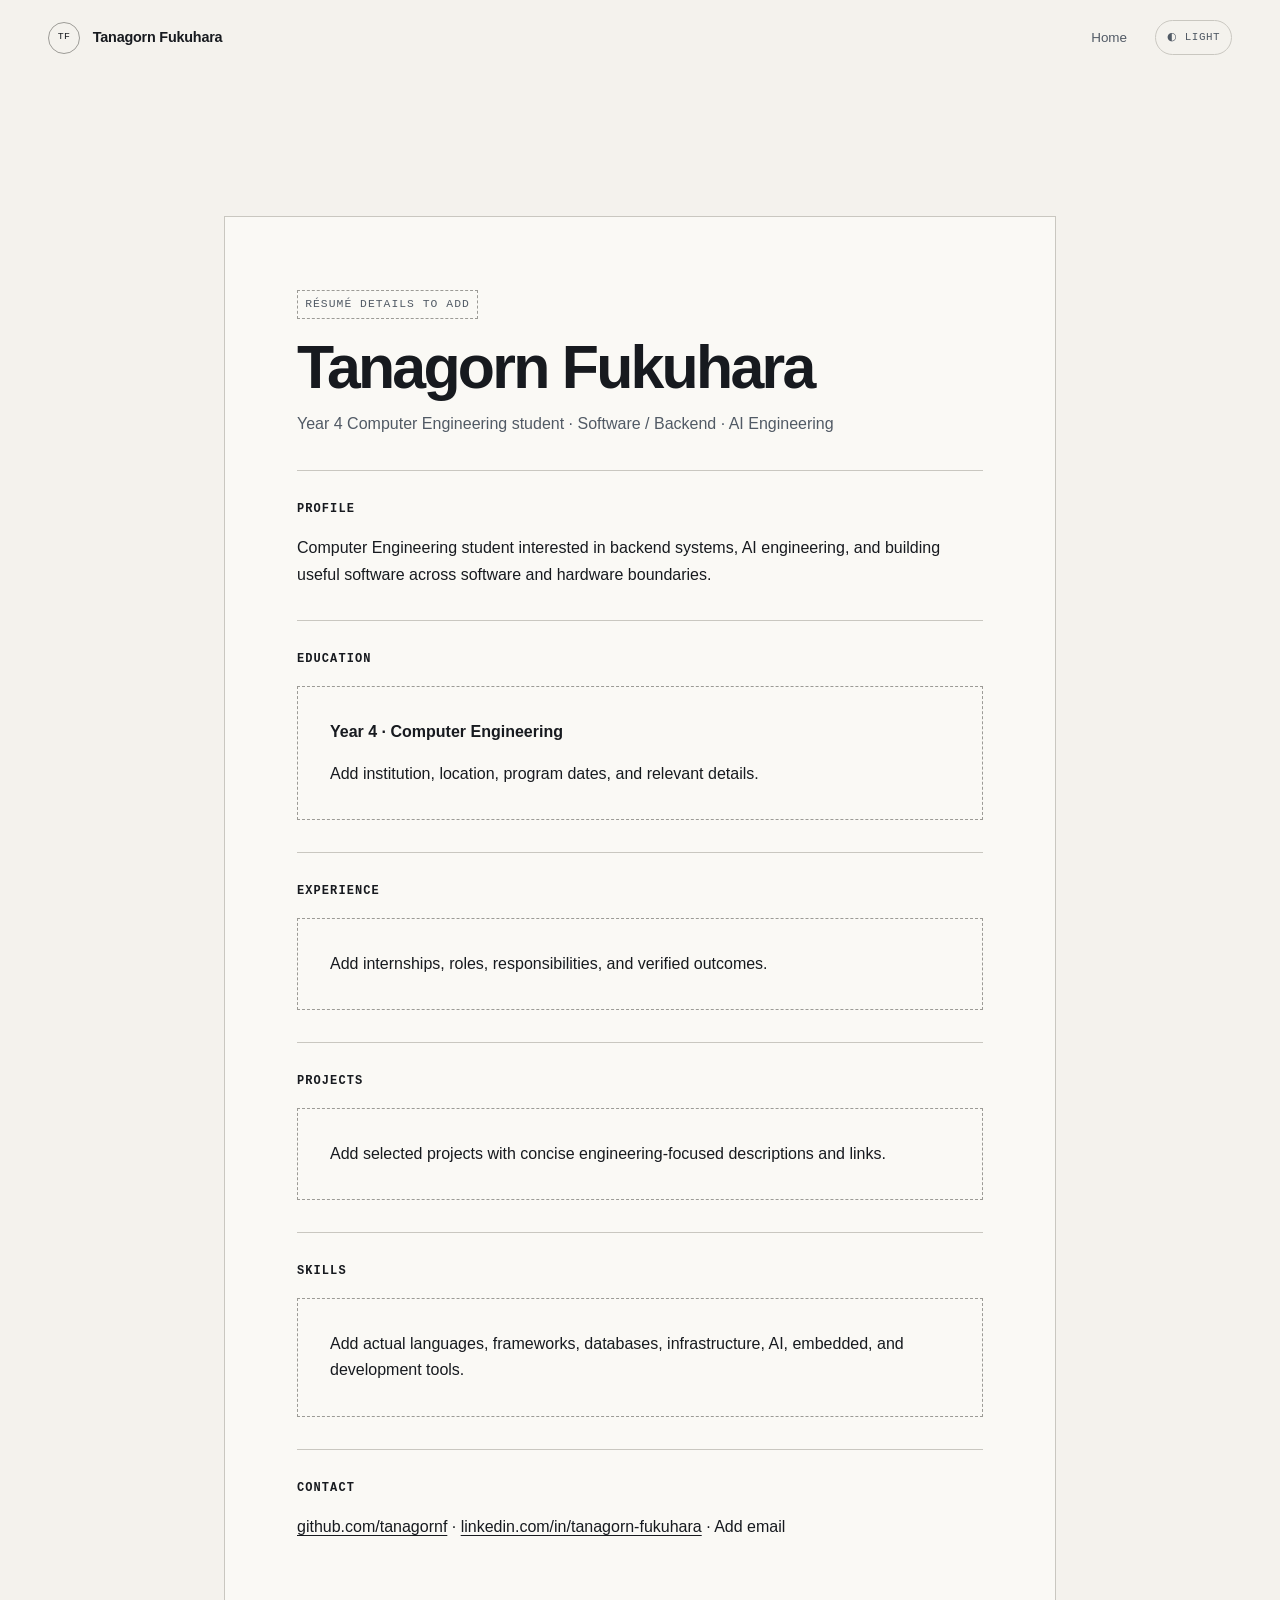
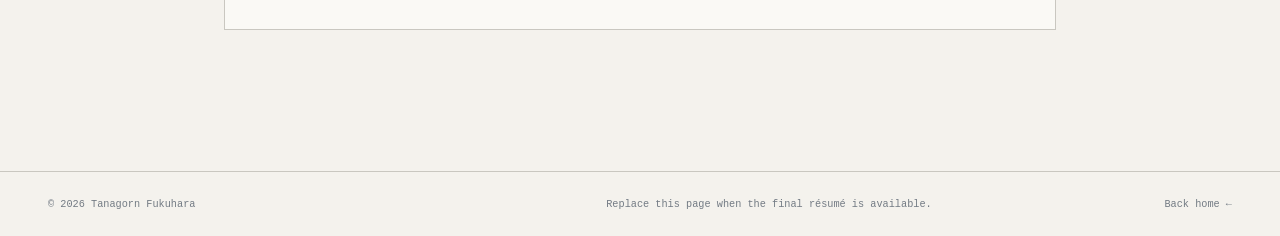
==== resume/index.html @ 932f10f4 "Launch personal portfolio" ====
<!doctype html>
<html lang="en">
<head>
  <meta charset="utf-8">
  <meta name="viewport" content="width=device-width, initial-scale=1">
  <meta name="description" content="Résumé placeholder for Tanagorn Fukuhara.">
  <meta name="robots" content="noindex">
  <link rel="stylesheet" href="../css/style.css">
  <script src="../js/main.js"></script>
  <title>Résumé — Tanagorn Fukuhara</title>
</head>
<body class="subpage-body">
  <a class="skip-link" href="#main-content">Skip to content</a>
  <header class="site-header" data-header>
    <div class="shell header-inner">
      <a class="wordmark" href="../index.html" aria-label="Tanagorn Fukuhara, home">
        <span class="wordmark-mark" aria-hidden="true">TF</span>
        <span class="wordmark-name">Tanagorn Fukuhara</span>
      </a>
      <nav class="primary-nav" aria-label="Résumé navigation">
        <a href="../index.html">Home</a>
        <button class="theme-toggle" type="button" aria-label="Switch color theme">
          <span class="theme-icon" aria-hidden="true">◐</span>
          <span class="theme-label">Theme</span>
        </button>
      </nav>
    </div>
  </header>

  <main class="subpage" id="main-content">
    <article class="resume-sheet">
      <p class="placeholder-label">Résumé details to add</p>
      <h1>Tanagorn Fukuhara</h1>
      <p>Year 4 Computer Engineering student · Software / Backend · AI Engineering</p>

      <section class="resume-section">
        <h2>Profile</h2>
        <p>Computer Engineering student interested in backend systems, AI engineering, and building useful software across software and hardware boundaries.</p>
      </section>

      <section class="resume-section">
        <h2>Education</h2>
        <div class="placeholder-block">
          <p><strong>Year 4 · Computer Engineering</strong></p>
          <p>Add institution, location, program dates, and relevant details.</p>
        </div>
      </section>

      <section class="resume-section">
        <h2>Experience</h2>
        <div class="placeholder-block">
          <p>Add internships, roles, responsibilities, and verified outcomes.</p>
        </div>
      </section>

      <section class="resume-section">
        <h2>Projects</h2>
        <div class="placeholder-block">
          <p>Add selected projects with concise engineering-focused descriptions and links.</p>
        </div>
      </section>

      <section class="resume-section">
        <h2>Skills</h2>
        <div class="placeholder-block">
          <p>Add actual languages, frameworks, databases, infrastructure, AI, embedded, and development tools.</p>
        </div>
      </section>

      <section class="resume-section">
        <h2>Contact</h2>
        <p><a href="https://github.com/tanagornf">github.com/tanagornf</a> · <a href="https://www.linkedin.com/in/tanagorn-fukuhara/">linkedin.com/in/tanagorn-fukuhara</a> · Add email</p>
      </section>
    </article>
  </main>

  <footer class="site-footer">
    <div class="shell footer-inner">
      <p>© <span data-year>2026</span> Tanagorn Fukuhara</p>
      <p>Replace this page when the final résumé is available.</p>
      <a href="../index.html">Back home <span aria-hidden="true">←</span></a>
    </div>
  </footer>
</body>
</html>
---- css/style.css ----
/*
  Tanagorn.com design system
  Change the tokens below to adjust the whole site consistently.
*/
:root {
  color-scheme: light;
  --bg: #f4f2ed;
  --bg-alt: #ebe9e3;
  --surface: #faf9f5;
  --text: #171a1f;
  --text-soft: #515a65;
  --text-faint: #737b84;
  --line: #c9c7c0;
  --line-strong: #9c9b96;
  --accent: #315f85;
  --accent-strong: #214968;
  --header: rgba(244, 242, 237, 0.88);
  --grid: rgba(23, 26, 31, 0.045);
  --selection: #b9d3e5;
  --sans: Inter, ui-sans-serif, -apple-system, BlinkMacSystemFont, "Segoe UI", Helvetica, Arial, sans-serif;
  --mono: "SFMono-Regular", Consolas, "Liberation Mono", Menlo, monospace;
  --shell: 76rem;
  --gutter: clamp(1.25rem, 4vw, 3rem);
  --section-space: clamp(5.5rem, 11vw, 9.5rem);
  --radius: 0.2rem;
  --ease: cubic-bezier(0.22, 1, 0.36, 1);
}

:root[data-theme="dark"] {
  color-scheme: dark;
  --bg: #111419;
  --bg-alt: #171b21;
  --surface: #1b2027;
  --text: #eef0f2;
  --text-soft: #b2bac3;
  --text-faint: #8d96a1;
  --line: #333a43;
  --line-strong: #58616d;
  --accent: #79acd1;
  --accent-strong: #a6cbe5;
  --header: rgba(17, 20, 25, 0.88);
  --grid: rgba(255, 255, 255, 0.035);
  --selection: #315f85;
}

*,
*::before,
*::after {
  box-sizing: border-box;
}

html {
  scroll-behavior: smooth;
  scroll-padding-top: 5rem;
}

body {
  margin: 0;
  background: var(--bg);
  color: var(--text);
  font-family: var(--sans);
  font-size: 1rem;
  line-height: 1.65;
  text-rendering: optimizeLegibility;
  -webkit-font-smoothing: antialiased;
}

body.nav-open {
  overflow: hidden;
}

::selection {
  background: var(--selection);
  color: var(--text);
}

a {
  color: inherit;
  text-decoration-thickness: 0.08em;
  text-underline-offset: 0.2em;
}

button,
input,
textarea,
select {
  font: inherit;
}

button,
a {
  -webkit-tap-highlight-color: transparent;
}

:focus-visible {
  outline: 2px solid var(--accent);
  outline-offset: 4px;
}

h1,
h2,
h3,
p {
  margin-top: 0;
}

h1,
h2,
h3 {
  line-height: 1.05;
  letter-spacing: -0.045em;
}

h2 {
  max-width: 15ch;
  margin-bottom: 1.25rem;
  font-size: clamp(2.35rem, 5.5vw, 5.2rem);
  font-weight: 560;
}

h3 {
  font-size: clamp(1.35rem, 2.5vw, 2rem);
  font-weight: 580;
}

.shell {
  width: min(100% - (2 * var(--gutter)), var(--shell));
  margin-inline: auto;
}

.sr-only {
  position: absolute;
  width: 1px;
  height: 1px;
  padding: 0;
  margin: -1px;
  overflow: hidden;
  clip: rect(0, 0, 0, 0);
  white-space: nowrap;
  border: 0;
}

.skip-link {
  position: fixed;
  z-index: 100;
  top: 1rem;
  left: 1rem;
  padding: 0.7rem 1rem;
  background: var(--text);
  color: var(--bg);
  transform: translateY(-200%);
  transition: transform 180ms ease;
}

.skip-link:focus {
  transform: translateY(0);
}

.site-header {
  position: fixed;
  z-index: 50;
  top: 0;
  right: 0;
  left: 0;
  border-bottom: 1px solid transparent;
  background: var(--header);
  backdrop-filter: blur(14px);
  -webkit-backdrop-filter: blur(14px);
  transition: border-color 180ms ease;
}

.site-header.is-scrolled {
  border-color: var(--line);
}

.header-inner {
  display: flex;
  min-height: 4.7rem;
  align-items: center;
  justify-content: space-between;
  gap: 2rem;
}

.wordmark {
  display: inline-flex;
  align-items: center;
  gap: 0.8rem;
  text-decoration: none;
}

.wordmark-mark {
  display: grid;
  width: 2rem;
  height: 2rem;
  place-items: center;
  border: 1px solid var(--line-strong);
  border-radius: 50%;
  font-family: var(--mono);
  font-size: 0.62rem;
  letter-spacing: 0.04em;
}

.wordmark-name {
  font-size: 0.9rem;
  font-weight: 650;
  letter-spacing: -0.015em;
}

.primary-nav {
  display: flex;
  align-items: center;
  gap: clamp(1rem, 2.2vw, 2rem);
}

.primary-nav > a {
  position: relative;
  padding-block: 0.35rem;
  color: var(--text-soft);
  font-size: 0.84rem;
  text-decoration: none;
}

.primary-nav > a::after {
  position: absolute;
  right: 0;
  bottom: 0;
  left: 0;
  height: 1px;
  background: var(--accent);
  content: "";
  transform: scaleX(0);
  transform-origin: right;
  transition: transform 220ms var(--ease);
}

.primary-nav > a:hover::after,
.primary-nav > a[aria-current="true"]::after {
  transform: scaleX(1);
  transform-origin: left;
}

.theme-toggle,
.nav-toggle {
  border: 0;
  background: none;
  color: var(--text);
  cursor: pointer;
}

.theme-toggle {
  display: inline-flex;
  min-width: 4.8rem;
  align-items: center;
  justify-content: center;
  gap: 0.45rem;
  padding: 0.45rem 0.65rem;
  border: 1px solid var(--line);
  border-radius: 2rem;
  color: var(--text-soft);
  font-family: var(--mono);
  font-size: 0.68rem;
  text-transform: uppercase;
  letter-spacing: 0.05em;
}

.theme-toggle:hover {
  border-color: var(--line-strong);
  color: var(--text);
}

.nav-toggle {
  display: none;
  padding: 0.5rem 0;
  font-family: var(--mono);
  font-size: 0.75rem;
  text-transform: uppercase;
  letter-spacing: 0.05em;
}

.hero {
  position: relative;
  display: grid;
  min-height: 100svh;
  padding-top: 7.5rem;
  overflow: hidden;
  align-items: center;
}

.section-grid {
  background-image:
    linear-gradient(var(--grid) 1px, transparent 1px),
    linear-gradient(90deg, var(--grid) 1px, transparent 1px);
  background-size: 3.5rem 3.5rem;
}

.section-grid::after {
  position: absolute;
  right: -12rem;
  bottom: -16rem;
  width: 34rem;
  height: 34rem;
  border: 1px solid var(--line);
  border-radius: 50%;
  content: "";
  pointer-events: none;
}

.hero-inner {
  position: relative;
  z-index: 1;
  padding-block: clamp(4rem, 10vh, 7rem) 2rem;
}

.hero-status,
.eyebrow,
.placeholder-label,
.entry-label,
.aside-label {
  font-family: var(--mono);
  font-size: 0.71rem;
  text-transform: uppercase;
  letter-spacing: 0.09em;
}

.hero-status {
  display: flex;
  align-items: center;
  gap: 0.65rem;
  margin-bottom: clamp(2rem, 5vw, 4rem);
  color: var(--text-soft);
}

.status-dot {
  width: 0.45rem;
  height: 0.45rem;
  border-radius: 50%;
  background: var(--accent);
  box-shadow: 0 0 0 0.25rem color-mix(in srgb, var(--accent) 15%, transparent);
}

.hero-title {
  max-width: 10ch;
  margin-bottom: clamp(2.5rem, 7vw, 5rem);
  font-size: clamp(4rem, 13.5vw, 10.8rem);
  font-weight: 540;
  line-height: 0.82;
  letter-spacing: -0.085em;
}

.accent-mark {
  color: var(--accent);
}

.hero-bottom {
  display: grid;
  grid-template-columns: minmax(0, 1.4fr) minmax(17rem, 0.6fr);
  gap: clamp(2rem, 7vw, 7rem);
  align-items: end;
  margin-left: clamp(0rem, 16vw, 12rem);
}

.hero-intro {
  max-width: 42rem;
  margin-bottom: 0;
  color: var(--text-soft);
  font-size: clamp(1.2rem, 2.3vw, 1.75rem);
  line-height: 1.4;
  letter-spacing: -0.025em;
}

.hero-intro strong {
  color: var(--text);
  font-weight: 570;
}

.hero-actions {
  display: flex;
  flex-wrap: wrap;
  gap: 0.9rem 1.2rem;
  align-items: center;
}

.button {
  display: inline-flex;
  align-items: center;
  justify-content: center;
  gap: 1rem;
  min-height: 3rem;
  padding: 0.7rem 1rem;
  border: 1px solid var(--text);
  font-size: 0.82rem;
  font-weight: 600;
  text-decoration: none;
  transition: background-color 180ms ease, color 180ms ease;
}

.button-primary {
  background: var(--text);
  color: var(--bg);
}

.button-primary:hover {
  background: var(--accent-strong);
  border-color: var(--accent-strong);
  color: var(--bg);
}

.text-link {
  font-size: 0.82rem;
  font-weight: 600;
  text-decoration: none;
}

.text-link:hover,
.project-links a:hover,
.site-footer a:hover {
  color: var(--accent-strong);
}

.scroll-cue {
  display: flex;
  justify-content: space-between;
  margin: clamp(4rem, 9vh, 7rem) 0 0;
  padding-top: 0.8rem;
  border-top: 1px solid var(--line);
  color: var(--text-faint);
  font-family: var(--mono);
  font-size: 0.63rem;
  text-transform: uppercase;
  letter-spacing: 0.08em;
}

.section {
  padding-block: var(--section-space);
}

.section-toned {
  border-block: 1px solid var(--line);
  background: var(--bg-alt);
}

.section-heading {
  display: grid;
  grid-template-columns: minmax(9rem, 0.32fr) minmax(0, 1fr);
  gap: clamp(2rem, 6vw, 6rem);
  margin-bottom: clamp(3.5rem, 8vw, 7rem);
}

.section-heading > div > p {
  max-width: 42rem;
  margin-bottom: 0;
  color: var(--text-soft);
  font-size: clamp(1rem, 1.6vw, 1.2rem);
}

.eyebrow {
  display: flex;
  gap: 0.85rem;
  color: var(--text-soft);
}

.eyebrow span {
  color: var(--accent);
}

.project-list {
  border-top: 1px solid var(--line-strong);
}

.project-row {
  display: grid;
  grid-template-columns: 0.18fr 1fr 0.35fr;
  gap: clamp(1.25rem, 4vw, 4rem);
  padding-block: clamp(2.5rem, 5vw, 4rem);
  border-bottom: 1px solid var(--line);
}

.project-index {
  color: var(--text-faint);
  font-family: var(--mono);
  font-size: 0.68rem;
}

.placeholder-label {
  display: inline-block;
  margin-bottom: 1.1rem;
  padding: 0.25rem 0.45rem;
  border: 1px dashed var(--line-strong);
  color: var(--text-faint);
}

.entry-label {
  margin-bottom: 1rem;
  color: var(--accent);
}

.project-copy h3 {
  margin-bottom: 1rem;
}

.project-copy > p {
  max-width: 38rem;
  color: var(--text-soft);
}

.tag-list {
  display: flex;
  flex-wrap: wrap;
  gap: 0.5rem;
  padding: 0;
  margin: 1.5rem 0 0;
  list-style: none;
}

.tag-list li {
  padding: 0.3rem 0.6rem;
  border: 1px solid var(--line);
  border-radius: 2rem;
  color: var(--text-faint);
  font-family: var(--mono);
  font-size: 0.64rem;
}

.project-links {
  display: flex;
  flex-direction: column;
  gap: 0.75rem;
  align-items: flex-start;
  font-size: 0.8rem;
}

.project-links a {
  font-weight: 600;
  text-decoration: none;
}

.muted-link {
  color: var(--text-faint);
}

.project-empty {
  display: grid;
  grid-template-columns: 0.18fr minmax(0, 1fr);
  gap: clamp(1.25rem, 4vw, 4rem);
  padding-block: 2rem;
  border-bottom: 1px solid var(--line);
  color: var(--text-soft);
}

.project-empty > span {
  color: var(--accent);
  font-family: var(--mono);
}

.project-empty p {
  max-width: 44rem;
  margin: 0;
}

.project-empty strong {
  color: var(--text);
  font-weight: 600;
}

.timeline {
  padding: 0;
  margin: 0;
  list-style: none;
}

.timeline-item {
  display: grid;
  grid-template-columns: minmax(7rem, 0.22fr) 1px minmax(0, 1fr);
  gap: clamp(1.5rem, 5vw, 4rem);
  min-height: 15rem;
}

.timeline-date {
  padding-top: 0.2rem;
  color: var(--text-faint);
  font-family: var(--mono);
  font-size: 0.7rem;
  text-transform: uppercase;
  letter-spacing: 0.06em;
}

.timeline-marker {
  position: relative;
  background: var(--line);
}

.timeline-marker::before {
  position: absolute;
  top: 0.25rem;
  left: 50%;
  width: 0.6rem;
  height: 0.6rem;
  border: 2px solid var(--bg-alt);
  border-radius: 50%;
  background: var(--accent);
  box-shadow: 0 0 0 1px var(--accent);
  content: "";
  transform: translateX(-50%);
}

.timeline-content {
  padding-bottom: 4rem;
}

.timeline-content h3 {
  margin-bottom: 0.55rem;
}

.timeline-content > p:last-child {
  max-width: 42rem;
  color: var(--text-soft);
}

.experience-highlights {
  max-width: 46rem;
  padding: 0;
  margin: 1.5rem 0 0;
  color: var(--text-soft);
  list-style: none;
}

.experience-highlights li {
  position: relative;
  padding: 0.75rem 0 0.75rem 1.4rem;
  border-top: 1px solid var(--line);
}

.experience-highlights li::before {
  position: absolute;
  top: 0.78rem;
  left: 0;
  color: var(--accent);
  content: "↳";
  font-family: var(--mono);
}

.timeline-org {
  margin-bottom: 1.3rem;
  color: var(--accent-strong);
  font-size: 0.87rem;
  font-weight: 600;
}

.timeline-placeholder {
  opacity: 0.78;
}

.capability-grid {
  display: grid;
  grid-template-columns: repeat(3, 1fr);
  border-top: 1px solid var(--line-strong);
  border-bottom: 1px solid var(--line-strong);
}

.capability {
  min-height: 18rem;
  padding: 1.5rem clamp(1.25rem, 3vw, 2.5rem) 2rem;
  border-right: 1px solid var(--line);
}

.capability:last-child {
  border-right: 0;
}

.capability-number {
  margin-bottom: clamp(4rem, 9vw, 7rem);
  color: var(--accent);
  font-family: var(--mono);
  font-size: 0.7rem;
}

.capability h3 {
  margin-bottom: 0.9rem;
  font-size: clamp(1.35rem, 2vw, 1.8rem);
}

.capability > p:last-child {
  max-width: 25rem;
  margin-bottom: 0;
  color: var(--text-soft);
  font-size: 0.92rem;
}

.toolbox {
  display: grid;
  grid-template-columns: 0.3fr 1fr;
  gap: clamp(2rem, 6vw, 6rem);
  margin-top: clamp(4rem, 8vw, 7rem);
}

.toolbox > h3 {
  font-size: 1.1rem;
  letter-spacing: -0.02em;
}

.toolbox-groups {
  display: grid;
  grid-template-columns: repeat(2, 1fr);
  border-top: 1px solid var(--line-strong);
}

.toolbox-groups > div {
  display: grid;
  grid-template-columns: 0.8fr 1fr;
  gap: 1rem;
  padding-block: 1rem;
  border-bottom: 1px solid var(--line);
}

.toolbox-groups > div:nth-child(odd) {
  padding-right: 1.5rem;
}

.toolbox-groups > div:nth-child(even) {
  padding-left: 1.5rem;
  border-left: 1px solid var(--line);
}

.toolbox-groups span {
  font-size: 0.82rem;
  font-weight: 650;
}

.toolbox-groups p {
  margin: 0;
  color: var(--text-faint);
  font-family: var(--mono);
  font-size: 0.68rem;
}

.placeholder-note {
  grid-column: 2;
  margin: 0;
  color: var(--text-faint);
  font-size: 0.75rem;
}

.about-layout {
  display: grid;
  grid-template-columns: 0.28fr minmax(0, 1fr) minmax(14rem, 0.34fr);
  gap: clamp(2rem, 6vw, 6rem);
}

.about-copy h2 {
  margin-bottom: 2rem;
}

.about-copy p {
  max-width: 43rem;
  color: var(--text-soft);
  font-size: clamp(1rem, 1.5vw, 1.14rem);
}

.about-copy .about-lead {
  color: var(--text);
  font-size: clamp(1.3rem, 2.4vw, 1.8rem);
  line-height: 1.42;
  letter-spacing: -0.025em;
}

.about-aside {
  align-self: end;
  padding-top: 1rem;
  border-top: 1px solid var(--line-strong);
}

.aside-label {
  margin-bottom: 1.5rem;
  color: var(--text-faint);
}

.about-aside ul {
  padding: 0;
  margin: 0;
  list-style: none;
}

.about-aside li {
  padding-block: 0.55rem;
  border-bottom: 1px solid var(--line);
  font-size: 0.86rem;
}

.contact-section {
  padding-block: var(--section-space);
  background: var(--text);
  color: var(--bg);
}

:root[data-theme="dark"] .contact-section {
  background: #eef0f2;
  color: #111419;
}

.contact-inner {
  display: grid;
  grid-template-columns: 0.28fr minmax(0, 1fr);
  gap: clamp(2rem, 6vw, 6rem);
}

.contact-section .eyebrow,
.contact-section .contact-main > p {
  color: color-mix(in srgb, currentColor 70%, transparent);
}

.contact-main h2 {
  max-width: 12ch;
}

.contact-main > p {
  max-width: 40rem;
  font-size: clamp(1rem, 1.6vw, 1.2rem);
}

.contact-links {
  margin-top: clamp(3rem, 7vw, 5rem);
  border-top: 1px solid color-mix(in srgb, currentColor 35%, transparent);
}

.contact-links > a,
.contact-placeholder {
  display: grid;
  grid-template-columns: 1fr 1fr;
  gap: 1rem;
  padding-block: 1.2rem;
  border-bottom: 1px solid color-mix(in srgb, currentColor 25%, transparent);
  font-size: 0.9rem;
  text-decoration: none;
}

.contact-links > a:hover {
  color: var(--accent);
}

.contact-placeholder {
  color: color-mix(in srgb, currentColor 54%, transparent);
}

.contact-links > a span:last-child,
.contact-placeholder span:last-child {
  overflow-wrap: anywhere;
}

.site-footer {
  padding-block: 1.5rem;
  border-top: 1px solid var(--line);
  background: var(--bg);
}

.footer-inner {
  display: grid;
  grid-template-columns: 1fr 1fr auto;
  gap: 2rem;
  color: var(--text-faint);
  font-family: var(--mono);
  font-size: 0.64rem;
}

.footer-inner p {
  margin: 0;
}

.footer-inner a {
  text-decoration: none;
}

/* Shared styles for project, résumé, and 404 pages */
.subpage {
  min-height: 100vh;
  padding-top: 4.7rem;
}

.subpage-hero {
  position: relative;
  padding-block: clamp(5rem, 12vw, 9rem);
  border-bottom: 1px solid var(--line);
  overflow: hidden;
}

.subpage-hero .shell {
  position: relative;
  z-index: 1;
}

.subpage-hero .eyebrow {
  margin-bottom: 2rem;
}

.subpage-title {
  max-width: 12ch;
  margin-bottom: 2rem;
  font-size: clamp(3.25rem, 9vw, 7rem);
  font-weight: 550;
}

.subpage-lead {
  max-width: 44rem;
  margin-bottom: 0;
  color: var(--text-soft);
  font-size: clamp(1.15rem, 2.2vw, 1.5rem);
}

.content-layout {
  display: grid;
  grid-template-columns: minmax(11rem, 0.3fr) minmax(0, 1fr);
  gap: clamp(2rem, 7vw, 7rem);
  padding-block: var(--section-space);
}

.content-nav {
  align-self: start;
  position: sticky;
  top: 7rem;
}

.content-nav p {
  color: var(--text-faint);
  font-family: var(--mono);
  font-size: 0.68rem;
  text-transform: uppercase;
  letter-spacing: 0.08em;
}

.content-nav ol {
  padding-left: 1.2rem;
  color: var(--text-soft);
  font-size: 0.78rem;
}

.content-nav a {
  text-decoration: none;
}

.case-study-section {
  max-width: 48rem;
  padding-bottom: clamp(4rem, 9vw, 7rem);
  margin-bottom: clamp(4rem, 9vw, 7rem);
  border-bottom: 1px solid var(--line);
}

.case-study-section:last-child {
  margin-bottom: 0;
  border-bottom: 0;
}

.case-study-section h2 {
  font-size: clamp(2rem, 4vw, 3.4rem);
}

.case-study-section p,
.case-study-section li {
  color: var(--text-soft);
}

.placeholder-block {
  padding: clamp(1.25rem, 3vw, 2rem);
  border: 1px dashed var(--line-strong);
  background: var(--surface);
}

.placeholder-block p:last-child {
  margin-bottom: 0;
}

.system-flow {
  display: grid;
  grid-template-columns: minmax(0, 1fr) auto minmax(0, 1fr);
  gap: 1.5rem;
  align-items: center;
  margin-top: 2.5rem;
}

.system-flow > div {
  min-height: 9rem;
  padding: 1.25rem;
  border: 1px solid var(--line-strong);
  background: var(--surface);
}

.system-flow span {
  display: block;
  margin-bottom: 2rem;
  color: var(--accent);
  font-family: var(--mono);
  font-size: 0.68rem;
  text-transform: uppercase;
  letter-spacing: 0.08em;
}

.system-flow strong {
  font-size: 1rem;
  font-weight: 600;
}

.system-flow > p {
  margin: 0;
  color: var(--text-faint);
  font-family: var(--mono);
  font-size: 0.68rem;
  text-align: center;
}

.resume-sheet {
  max-width: 52rem;
  margin: var(--section-space) auto;
  padding: clamp(1.5rem, 6vw, 4.5rem);
  border: 1px solid var(--line);
  background: var(--surface);
}

.resume-sheet h1 {
  margin-bottom: 0.7rem;
  font-size: clamp(2.2rem, 5vw, 3.8rem);
}

.resume-sheet > p {
  color: var(--text-soft);
}

.resume-section {
  padding-top: 2rem;
  margin-top: 2rem;
  border-top: 1px solid var(--line);
}

.resume-section h2 {
  font-family: var(--mono);
  font-size: 0.75rem;
  text-transform: uppercase;
  letter-spacing: 0.09em;
}

.error-page {
  display: grid;
  min-height: 100vh;
  place-items: center;
  background-image:
    linear-gradient(var(--grid) 1px, transparent 1px),
    linear-gradient(90deg, var(--grid) 1px, transparent 1px);
  background-size: 3.5rem 3.5rem;
}

.error-content {
  max-width: 48rem;
  padding: var(--gutter);
}

.error-code {
  margin: 0;
  color: var(--accent);
  font-family: var(--mono);
  font-size: clamp(6rem, 25vw, 14rem);
  line-height: 0.8;
  letter-spacing: -0.08em;
}

.error-content h1 {
  margin: 2.5rem 0 1rem;
  font-size: clamp(2rem, 5vw, 3.5rem);
}

.error-content > p:not(.error-code) {
  max-width: 35rem;
  margin-bottom: 2rem;
  color: var(--text-soft);
}

.reveal {
  opacity: 1;
  transform: none;
}

.js .reveal {
  opacity: 0;
  transform: translateY(1rem);
  transition: opacity 650ms var(--ease), transform 650ms var(--ease);
}

.js .reveal.is-visible {
  opacity: 1;
  transform: none;
}

@media (max-width: 900px) {
  .hero-bottom {
    grid-template-columns: 1fr;
    margin-left: 0;
  }

  .hero-actions {
    justify-content: flex-start;
  }

  .about-layout {
    grid-template-columns: 0.25fr 1fr;
  }

  .about-aside {
    grid-column: 2;
  }

  .capability-grid {
    grid-template-columns: 1fr;
  }

  .capability {
    min-height: auto;
    border-right: 0;
    border-bottom: 1px solid var(--line);
  }

  .capability:last-child {
    border-bottom: 0;
  }

  .capability-number {
    margin-bottom: 3rem;
  }
}

@media (max-width: 720px) {
  :root {
    --section-space: 5.5rem;
  }

  html {
    scroll-padding-top: 4.25rem;
  }

  .header-inner {
    min-height: 4.25rem;
  }

  .js .nav-toggle {
    display: block;
  }

  .primary-nav {
    display: flex;
    flex-wrap: wrap;
    justify-content: flex-end;
  }

  .js .primary-nav {
    position: fixed;
    top: 4.25rem;
    right: 0;
    left: 0;
    display: none;
    height: calc(100svh - 4.25rem);
    padding: 3rem var(--gutter);
    background: var(--bg);
    align-content: start;
    align-items: stretch;
    flex-direction: column;
    gap: 0;
  }

  .js .primary-nav.is-open {
    display: flex;
  }

  .js .subpage-body .primary-nav {
    position: static;
    display: flex;
    width: auto;
    height: auto;
    padding: 0;
    background: transparent;
    align-items: center;
    flex-direction: row;
    gap: 0.7rem;
  }

  .js .subpage-body .primary-nav > a {
    padding: 0;
    border: 0;
    color: var(--text-soft);
    font-size: 0.72rem;
  }

  .js .subpage-body .theme-toggle {
    margin: 0;
  }

  .js .primary-nav > a {
    padding-block: 1rem;
    border-bottom: 1px solid var(--line);
    color: var(--text);
    font-size: 1.35rem;
  }

  .js .theme-toggle {
    width: max-content;
    margin-top: 2rem;
  }

  .hero {
    min-height: auto;
    padding-top: 6rem;
  }

  .hero-inner {
    padding-bottom: 1.5rem;
  }

  .hero-title {
    font-size: clamp(3.9rem, 20vw, 6.4rem);
  }

  .hero-actions {
    align-items: flex-start;
    flex-direction: column;
  }

  .scroll-cue {
    margin-top: 4rem;
  }

  .section-heading,
  .contact-inner,
  .toolbox,
  .content-layout,
  .system-flow {
    grid-template-columns: 1fr;
  }

  .system-flow > p {
    text-align: left;
    transform: rotate(90deg);
    transform-origin: left center;
  }

  .section-heading,
  .contact-inner {
    gap: 2rem;
  }

  .project-row {
    grid-template-columns: 1fr;
    gap: 1rem;
  }

  .project-index {
    margin-bottom: 1rem;
  }

  .project-links {
    margin-top: 0.5rem;
  }

  .project-empty {
    grid-template-columns: 2rem 1fr;
  }

  .timeline-item {
    grid-template-columns: 4.5rem 1px minmax(0, 1fr);
    gap: 1.25rem;
  }

  .toolbox-groups {
    grid-template-columns: 1fr;
  }

  .toolbox-groups > div:nth-child(odd),
  .toolbox-groups > div:nth-child(even) {
    padding-inline: 0;
    border-left: 0;
  }

  .placeholder-note {
    grid-column: 1;
  }

  .about-layout {
    grid-template-columns: 1fr;
  }

  .about-aside {
    grid-column: 1;
    margin-top: 1rem;
  }

  .footer-inner {
    grid-template-columns: 1fr;
    gap: 0.5rem;
  }

  .content-nav {
    position: static;
  }
}

@media (max-width: 440px) {
  .wordmark-name {
    display: none;
  }

  .timeline-item {
    grid-template-columns: 1px minmax(0, 1fr);
    gap: 1.5rem;
  }

  .timeline-date {
    grid-column: 2;
    margin-bottom: -1rem;
  }

  .timeline-marker {
    grid-row: 1 / span 2;
  }

  .contact-links > a,
  .contact-placeholder {
    grid-template-columns: 0.65fr 1fr;
  }
}

@media (prefers-reduced-motion: reduce) {
  html {
    scroll-behavior: auto;
  }

  *,
  *::before,
  *::after {
    scroll-behavior: auto !important;
    transition-duration: 0.01ms !important;
    animation-duration: 0.01ms !important;
    animation-iteration-count: 1 !important;
  }

  .js .reveal {
    opacity: 1;
    transform: none;
  }
}

@media print {
  .site-header,
  .site-footer,
  .theme-toggle,
  .nav-toggle {
    display: none !important;
  }

  body {
    background: #fff;
    color: #111;
  }

  .subpage {
    padding-top: 0;
  }

  .resume-sheet {
    padding: 0;
    margin: 0;
    border: 0;
  }
}
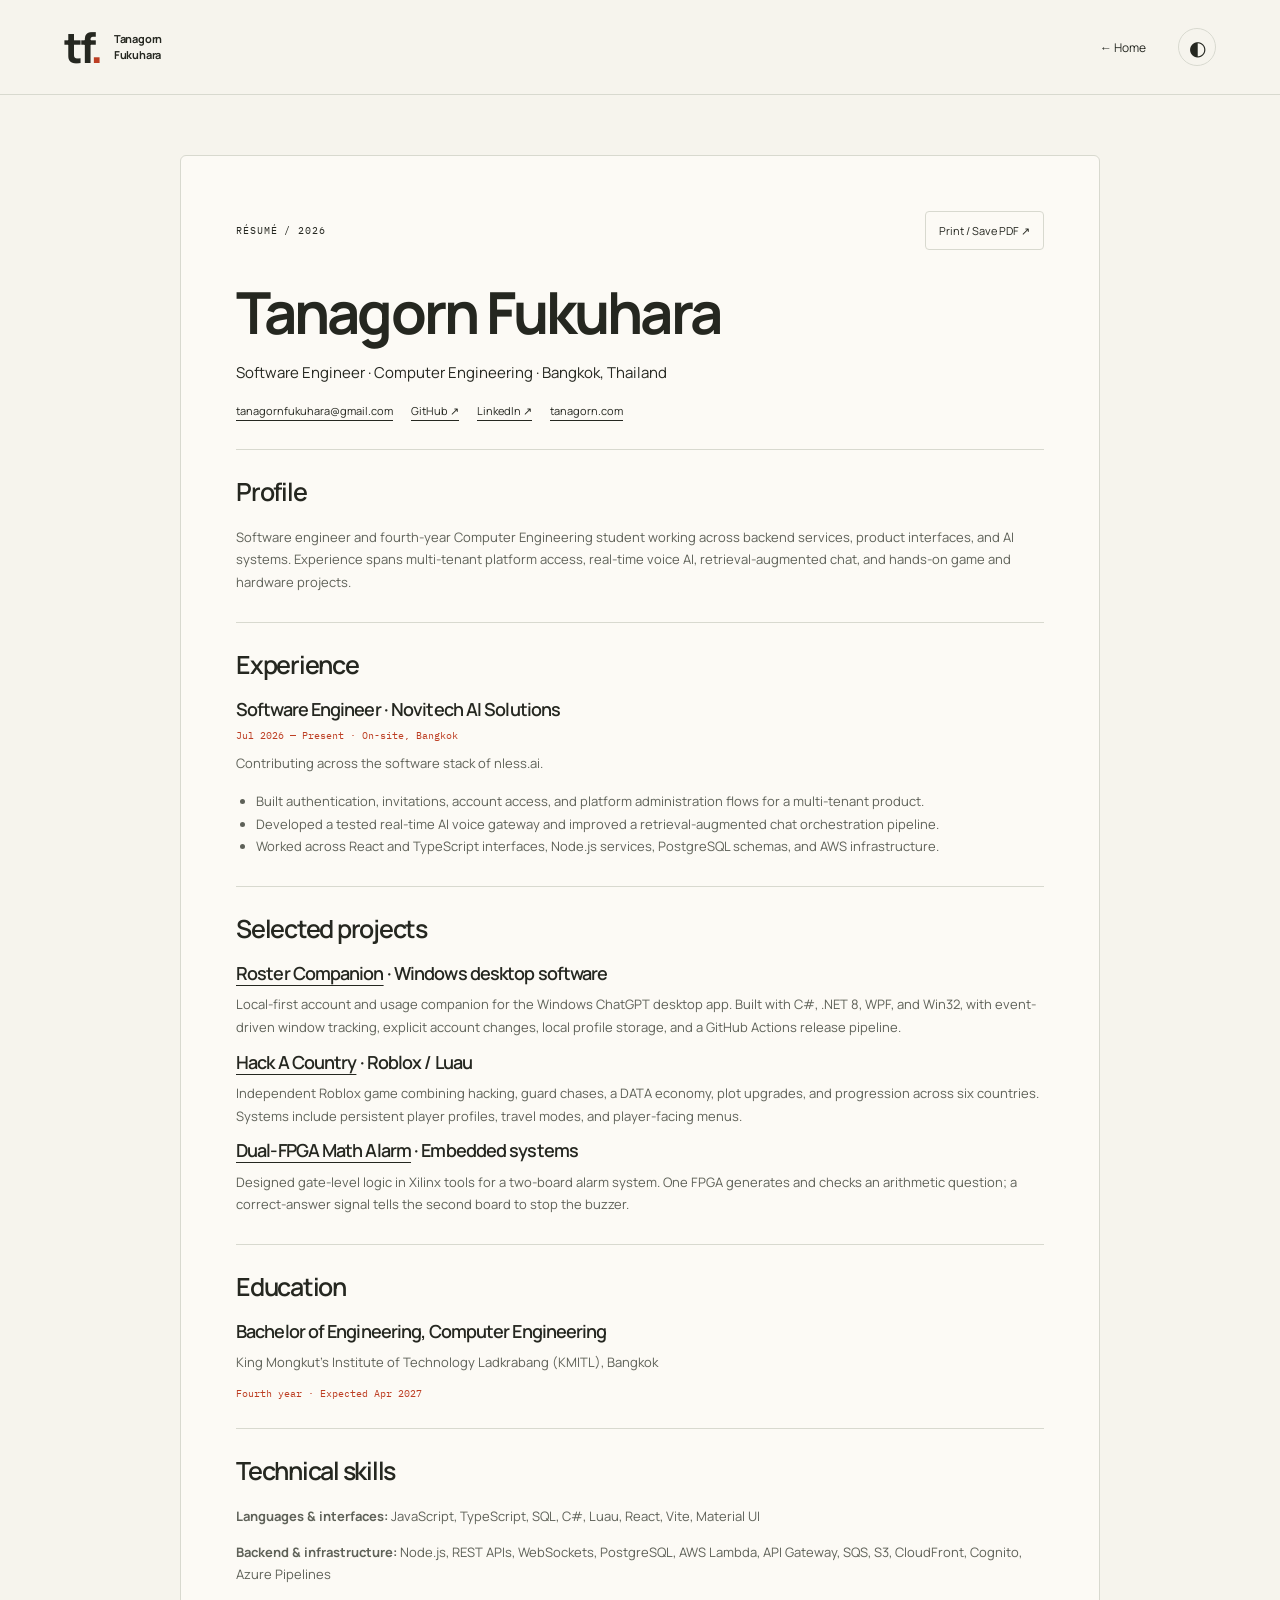
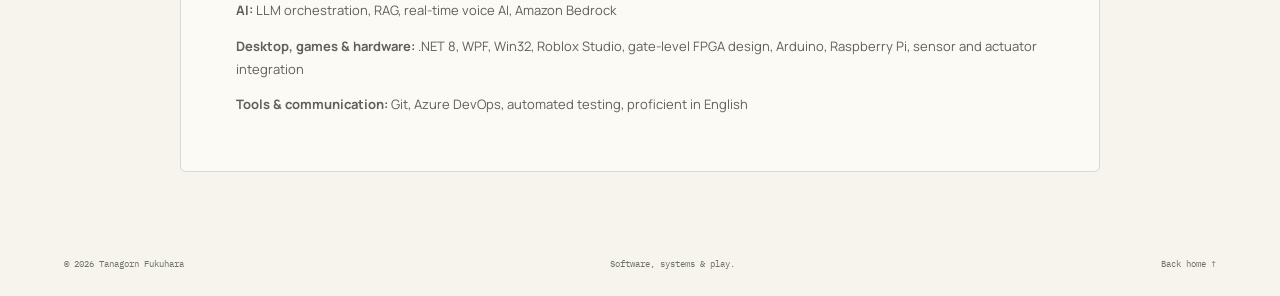
==== commit 8fcd69c4: "Redesign portfolio and showcase Hack A Country" ====
--- a/resume/index.html
+++ b/resume/index.html
@@ -1,85 +1,171 @@
 <!doctype html>
 <html lang="en">
-<head>
-  <meta charset="utf-8">
-  <meta name="viewport" content="width=device-width, initial-scale=1">
-  <meta name="description" content="Résumé placeholder for Tanagorn Fukuhara.">
-  <meta name="robots" content="noindex">
-  <link rel="stylesheet" href="../css/style.css">
-  <script src="../js/main.js"></script>
-  <title>Résumé — Tanagorn Fukuhara</title>
-</head>
-<body class="subpage-body">
-  <a class="skip-link" href="#main-content">Skip to content</a>
-  <header class="site-header" data-header>
-    <div class="shell header-inner">
-      <a class="wordmark" href="../index.html" aria-label="Tanagorn Fukuhara, home">
-        <span class="wordmark-mark" aria-hidden="true">TF</span>
-        <span class="wordmark-name">Tanagorn Fukuhara</span>
-      </a>
-      <nav class="primary-nav" aria-label="Résumé navigation">
-        <a href="../index.html">Home</a>
-        <button class="theme-toggle" type="button" aria-label="Switch color theme">
-          <span class="theme-icon" aria-hidden="true">◐</span>
-          <span class="theme-label">Theme</span>
-        </button>
-      </nav>
-    </div>
-  </header>
-
-  <main class="subpage" id="main-content">
-    <article class="resume-sheet">
-      <p class="placeholder-label">Résumé details to add</p>
-      <h1>Tanagorn Fukuhara</h1>
-      <p>Year 4 Computer Engineering student · Software / Backend · AI Engineering</p>
-
-      <section class="resume-section">
-        <h2>Profile</h2>
-        <p>Computer Engineering student interested in backend systems, AI engineering, and building useful software across software and hardware boundaries.</p>
-      </section>
-
-      <section class="resume-section">
-        <h2>Education</h2>
-        <div class="placeholder-block">
-          <p><strong>Year 4 · Computer Engineering</strong></p>
-          <p>Add institution, location, program dates, and relevant details.</p>
+  <head>
+    <meta charset="utf-8" />
+    <meta name="viewport" content="width=device-width, initial-scale=1" />
+    <meta
+      name="description"
+      content="Résumé of Tanagorn Fukuhara, Software Engineer at Novitech AI Solutions and Computer Engineering student at KMITL."
+    />
+    <meta name="robots" content="noindex" />
+    <meta name="theme-color" content="#f6f4ed" />
+    <link rel="icon" href="../assets/images/favicon.svg" type="image/svg+xml" />
+    <link rel="stylesheet" href="../css/style.css?v=20261011-2" />
+    <script src="../js/main.js?v=20261011-2"></script>
+    <title>Résumé — Tanagorn Fukuhara</title>
+  </head>
+  <body class="subpage-body">
+    <a class="skip-link" href="#main-content">Skip to content</a>
+    <header class="site-header" data-header>
+      <div class="shell header-inner">
+        <a
+          class="wordmark"
+          href="../index.html"
+          aria-label="Tanagorn Fukuhara, home"
+          ><span class="wordmark-mark" aria-hidden="true">tf<span>.</span></span
+          ><span class="wordmark-name">Tanagorn<br />Fukuhara</span></a
+        >
+        <nav class="primary-nav" aria-label="Résumé navigation">
+          <a href="../index.html">← Home</a
+          ><button
+            class="theme-toggle"
+            type="button"
+            aria-label="Switch color theme"
+          >
+            <span aria-hidden="true">◐</span>
+          </button>
+        </nav>
+      </div>
+    </header>
+    <main class="subpage" id="main-content">
+      <article class="resume-sheet">
+        <div class="resume-tools">
+          <p class="eyebrow">Résumé / 2026</p>
+          <button class="print-button" type="button" data-print>
+            Print / Save PDF ↗
+          </button>
         </div>
-      </section>
-
-      <section class="resume-section">
-        <h2>Experience</h2>
-        <div class="placeholder-block">
-          <p>Add internships, roles, responsibilities, and verified outcomes.</p>
+        <h1>Tanagorn Fukuhara</h1>
+        <p>Software Engineer · Computer Engineering · Bangkok, Thailand</p>
+        <div class="resume-contact">
+          <a href="mailto:tanagornfukuhara@gmail.com"
+            >tanagornfukuhara@gmail.com</a
+          ><a
+            href="https://github.com/tanagornf"
+            target="_blank"
+            rel="noopener noreferrer"
+            >GitHub ↗</a
+          ><a
+            href="https://www.linkedin.com/in/tanagorn-fukuhara/"
+            target="_blank"
+            rel="noopener noreferrer"
+            >LinkedIn ↗</a
+          ><a href="../index.html">tanagorn.com</a>
         </div>
-      </section>
-
-      <section class="resume-section">
-        <h2>Projects</h2>
-        <div class="placeholder-block">
-          <p>Add selected projects with concise engineering-focused descriptions and links.</p>
-        </div>
-      </section>
-
-      <section class="resume-section">
-        <h2>Skills</h2>
-        <div class="placeholder-block">
-          <p>Add actual languages, frameworks, databases, infrastructure, AI, embedded, and development tools.</p>
-        </div>
-      </section>
-
-      <section class="resume-section">
-        <h2>Contact</h2>
-        <p><a href="https://github.com/tanagornf">github.com/tanagornf</a> · <a href="https://www.linkedin.com/in/tanagorn-fukuhara/">linkedin.com/in/tanagorn-fukuhara</a> · Add email</p>
-      </section>
-    </article>
-  </main>
-
-  <footer class="site-footer">
-    <div class="shell footer-inner">
-      <p>© <span data-year>2026</span> Tanagorn Fukuhara</p>
-      <p>Replace this page when the final résumé is available.</p>
-      <a href="../index.html">Back home <span aria-hidden="true">←</span></a>
-    </div>
-  </footer>
-</body>
+        <section class="resume-section">
+          <h2>Profile</h2>
+          <p>
+            Software engineer and fourth-year Computer Engineering student
+            working across backend services, product interfaces, and AI systems.
+            Experience spans multi-tenant platform access, real-time voice AI,
+            retrieval-augmented chat, and hands-on game and hardware projects.
+          </p>
+        </section>
+        <section class="resume-section">
+          <h2>Experience</h2>
+          <h3>Software Engineer · Novitech AI Solutions</h3>
+          <p class="resume-date">Jul 2026 — Present · On-site, Bangkok</p>
+          <p>Contributing across the software stack of nless.ai.</p>
+          <ul>
+            <li>
+              Built authentication, invitations, account access, and platform
+              administration flows for a multi-tenant product.
+            </li>
+            <li>
+              Developed a tested real-time AI voice gateway and improved a
+              retrieval-augmented chat orchestration pipeline.
+            </li>
+            <li>
+              Worked across React and TypeScript interfaces, Node.js services,
+              PostgreSQL schemas, and AWS infrastructure.
+            </li>
+          </ul>
+        </section>
+        <section class="resume-section">
+          <h2>Selected projects</h2>
+          <h3>
+            <a href="../projects/roster-companion.html">Roster Companion</a> ·
+            Windows desktop software
+          </h3>
+          <p>
+            Local-first account and usage companion for the Windows ChatGPT
+            desktop app. Built with C#, .NET 8, WPF, and Win32, with
+            event-driven window tracking, explicit account changes, local
+            profile storage, and a GitHub Actions release pipeline.
+          </p>
+          <h3>
+            <a href="../projects/hack-a-country.html">Hack A Country</a> ·
+            Roblox / Luau
+          </h3>
+          <p>
+            Independent Roblox game combining hacking, guard chases, a DATA
+            economy, plot upgrades, and progression across six countries.
+            Systems include persistent player profiles, travel modes, and
+            player-facing menus.
+          </p>
+          <h3>
+            <a href="../projects/dual-fpga-math-alarm.html"
+              >Dual-FPGA Math Alarm</a
+            >
+            · Embedded systems
+          </h3>
+          <p>
+            Designed gate-level logic in Xilinx tools for a two-board alarm
+            system. One FPGA generates and checks an arithmetic question; a
+            correct-answer signal tells the second board to stop the buzzer.
+          </p>
+        </section>
+        <section class="resume-section">
+          <h2>Education</h2>
+          <h3>Bachelor of Engineering, Computer Engineering</h3>
+          <p>
+            King Mongkut’s Institute of Technology Ladkrabang (KMITL), Bangkok
+          </p>
+          <p class="resume-date">Fourth year · Expected Apr 2027</p>
+        </section>
+        <section class="resume-section">
+          <h2>Technical skills</h2>
+          <p>
+            <strong>Languages &amp; interfaces:</strong> JavaScript, TypeScript,
+            SQL, C#, Luau, React, Vite, Material UI
+          </p>
+          <p>
+            <strong>Backend &amp; infrastructure:</strong> Node.js, REST APIs,
+            WebSockets, PostgreSQL, AWS Lambda, API Gateway, SQS, S3,
+            CloudFront, Cognito, Azure Pipelines
+          </p>
+          <p>
+            <strong>AI:</strong> LLM orchestration, RAG, real-time voice AI,
+            Amazon Bedrock
+          </p>
+          <p>
+            <strong>Desktop, games &amp; hardware:</strong> .NET 8, WPF, Win32,
+            Roblox Studio, gate-level FPGA design, Arduino, Raspberry Pi, sensor
+            and actuator integration
+          </p>
+          <p>
+            <strong>Tools &amp; communication:</strong> Git, Azure DevOps,
+            automated testing, proficient in English
+          </p>
+        </section>
+      </article>
+    </main>
+    <footer class="site-footer">
+      <div class="shell footer-inner">
+        <p>© <span data-year>2026</span> Tanagorn Fukuhara</p>
+        <p>Software, systems &amp; play.</p>
+        <a href="../index.html">Back home ↑</a>
+      </div>
+    </footer>
+  </body>
 </html>
--- a/css/style.css
+++ b/css/style.css
@@ -1,133 +1,139 @@
-/*
-  Tanagorn.com design system
-  Change the tokens below to adjust the whole site consistently.
-*/
+@font-face {
+  font-family: Manrope;
+  src: url("../assets/fonts/manrope-latin.woff2") format("woff2");
+  font-weight: 400 800;
+  font-style: normal;
+  font-display: swap;
+}
+@font-face {
+  font-family: "IBM Plex Mono";
+  src: url("../assets/fonts/ibm-plex-mono-latin.woff2") format("woff2");
+  font-weight: 400;
+  font-style: normal;
+  font-display: swap;
+}
+
+/* Shared palette and type for the portfolio, case studies, and résumé. */
 :root {
   color-scheme: light;
-  --bg: #f4f2ed;
-  --bg-alt: #ebe9e3;
-  --surface: #faf9f5;
-  --text: #171a1f;
-  --text-soft: #515a65;
-  --text-faint: #737b84;
-  --line: #c9c7c0;
-  --line-strong: #9c9b96;
-  --accent: #315f85;
-  --accent-strong: #214968;
-  --header: rgba(244, 242, 237, 0.88);
-  --grid: rgba(23, 26, 31, 0.045);
-  --selection: #b9d3e5;
-  --sans: Inter, ui-sans-serif, -apple-system, BlinkMacSystemFont, "Segoe UI", Helvetica, Arial, sans-serif;
-  --mono: "SFMono-Regular", Consolas, "Liberation Mono", Menlo, monospace;
-  --shell: 76rem;
-  --gutter: clamp(1.25rem, 4vw, 3rem);
-  --section-space: clamp(5.5rem, 11vw, 9.5rem);
-  --radius: 0.2rem;
+  --bg: #f6f4ed;
+  --surface: #fcfaf5;
+  --bg-alt: #eeece4;
+  --text: #252720;
+  --text-soft: #5e6158;
+  --text-faint: #707368;
+  --line: #d8d9cf;
+  --accent: #bd3e23;
+  --orange: #e26844;
+  --green: #243e33;
+  --art-fill: #e26844;
+  --art-ink: #432e22;
+  --schematic: #e6ebdd;
+  --header: rgba(246, 244, 237, 0.94);
+  --sans: Manrope, "Segoe UI", sans-serif;
+  --mono: "IBM Plex Mono", Consolas, monospace;
+  --serif: Georgia, "Times New Roman", serif;
+  --shell: 1240px;
+  --gutter: clamp(22px, 5vw, 72px);
+  --section-space: clamp(76px, 9vw, 132px);
   --ease: cubic-bezier(0.22, 1, 0.36, 1);
 }
-
 :root[data-theme="dark"] {
   color-scheme: dark;
-  --bg: #111419;
-  --bg-alt: #171b21;
-  --surface: #1b2027;
-  --text: #eef0f2;
-  --text-soft: #b2bac3;
-  --text-faint: #8d96a1;
-  --line: #333a43;
-  --line-strong: #58616d;
-  --accent: #79acd1;
-  --accent-strong: #a6cbe5;
-  --header: rgba(17, 20, 25, 0.88);
-  --grid: rgba(255, 255, 255, 0.035);
-  --selection: #315f85;
-}
-
+  --bg: #20251f;
+  --surface: #292f27;
+  --bg-alt: #272d25;
+  --text: #f1f0e6;
+  --text-soft: #bcc2b4;
+  --text-faint: #a3ad9a;
+  --line: #424b3e;
+  --accent: #f39a74;
+  --schematic: #303d30;
+  --header: rgba(32, 37, 31, 0.94);
+}
 *,
 *::before,
 *::after {
   box-sizing: border-box;
 }
-
 html {
   scroll-behavior: smooth;
-  scroll-padding-top: 5rem;
-}
-
+  scroll-padding-top: 110px;
+}
 body {
   margin: 0;
   background: var(--bg);
   color: var(--text);
   font-family: var(--sans);
-  font-size: 1rem;
-  line-height: 1.65;
-  text-rendering: optimizeLegibility;
+  font-size: 15px;
+  line-height: 1.75;
   -webkit-font-smoothing: antialiased;
 }
-
-body.nav-open {
-  overflow: hidden;
-}
-
 ::selection {
-  background: var(--selection);
-  color: var(--text);
-}
-
+  background: #f1b197;
+  color: #252720;
+}
 a {
   color: inherit;
-  text-decoration-thickness: 0.08em;
-  text-underline-offset: 0.2em;
-}
-
+  text-underline-offset: 5px;
+}
 button,
-input,
-textarea,
-select {
+input {
   font: inherit;
 }
-
 button,
 a {
   -webkit-tap-highlight-color: transparent;
 }
-
+button {
+  cursor: pointer;
+  color: inherit;
+}
+button:disabled {
+  cursor: default;
+}
 :focus-visible {
-  outline: 2px solid var(--accent);
-  outline-offset: 4px;
-}
-
+  outline: 3px solid var(--accent);
+  outline-offset: 5px;
+}
 h1,
 h2,
 h3,
 p {
   margin-top: 0;
 }
-
 h1,
 h2,
 h3 {
-  line-height: 1.05;
-  letter-spacing: -0.045em;
-}
-
+  line-height: 1.12;
+  letter-spacing: -0.05em;
+}
 h2 {
-  max-width: 15ch;
-  margin-bottom: 1.25rem;
-  font-size: clamp(2.35rem, 5.5vw, 5.2rem);
-  font-weight: 560;
-}
-
+  margin-bottom: 0;
+  font-size: clamp(38px, 4.7vw, 64px);
+  font-weight: 600;
+}
 h3 {
-  font-size: clamp(1.35rem, 2.5vw, 2rem);
-  font-weight: 580;
-}
-
+  font-weight: 600;
+}
+h1 em,
+h2 em {
+  font-family: var(--serif);
+  font-weight: 400;
+}
+img,
+video,
+svg {
+  display: block;
+  max-width: 100%;
+}
+img {
+  height: auto;
+}
 .shell {
-  width: min(100% - (2 * var(--gutter)), var(--shell));
+  width: min(calc(100% - 2 * var(--gutter)), var(--shell));
   margin-inline: auto;
 }
-
 .sr-only {
   position: absolute;
   width: 1px;
@@ -139,1228 +145,1827 @@
   white-space: nowrap;
   border: 0;
 }
-
 .skip-link {
   position: fixed;
   z-index: 100;
-  top: 1rem;
-  left: 1rem;
-  padding: 0.7rem 1rem;
+  top: 12px;
+  left: 12px;
+  padding: 12px 20px;
   background: var(--text);
   color: var(--bg);
-  transform: translateY(-200%);
-  transition: transform 180ms ease;
-}
-
+  transform: translateY(-160%);
+}
 .skip-link:focus {
   transform: translateY(0);
 }
 
+/* Navigation */
 .site-header {
-  position: fixed;
+  position: sticky;
+  top: 0;
   z-index: 50;
-  top: 0;
-  right: 0;
-  left: 0;
-  border-bottom: 1px solid transparent;
   background: var(--header);
-  backdrop-filter: blur(14px);
-  -webkit-backdrop-filter: blur(14px);
-  transition: border-color 180ms ease;
-}
-
-.site-header.is-scrolled {
-  border-color: var(--line);
-}
-
+  backdrop-filter: blur(16px);
+  border-bottom: 1px solid var(--line);
+}
 .header-inner {
   display: flex;
-  min-height: 4.7rem;
   align-items: center;
   justify-content: space-between;
-  gap: 2rem;
-}
-
+  gap: 24px;
+  min-height: 94px;
+}
 .wordmark {
   display: inline-flex;
   align-items: center;
-  gap: 0.8rem;
+  gap: 14px;
   text-decoration: none;
 }
-
 .wordmark-mark {
-  display: grid;
-  width: 2rem;
-  height: 2rem;
+  font-size: 42px;
+  font-weight: 800;
+  line-height: 1;
+  letter-spacing: -0.08em;
+}
+.wordmark-mark > span {
+  color: var(--accent);
+}
+.wordmark-name {
+  font-size: 11px;
+  line-height: 1.45;
+  font-weight: 700;
+  letter-spacing: -0.02em;
+}
+.primary-nav {
+  display: flex;
+  align-items: center;
+  gap: 32px;
+}
+.primary-nav > a {
+  font-size: 12px;
+  text-decoration: none;
+  position: relative;
+  padding: 10px 0;
+}
+.primary-nav > a > span {
+  font-family: var(--mono);
+  font-size: 9px;
+  margin-left: 3px;
+  color: var(--text-faint);
+}
+.primary-nav > a:hover,
+.primary-nav > a[aria-current="true"] {
+  color: var(--accent);
+}
+.primary-nav .nav-contact {
+  border-bottom: 1px solid var(--text);
+  padding-block: 6px;
+}
+.primary-nav .nav-contact > span {
+  font-size: 16px;
+  color: inherit;
+  margin-left: 12px;
+}
+.theme-toggle {
+  border: 1px solid var(--line);
+  border-radius: 50%;
+  width: 38px;
+  height: 38px;
+  display: inline-grid;
   place-items: center;
-  border: 1px solid var(--line-strong);
-  border-radius: 50%;
-  font-family: var(--mono);
-  font-size: 0.62rem;
-  letter-spacing: 0.04em;
-}
-
-.wordmark-name {
-  font-size: 0.9rem;
-  font-weight: 650;
-  letter-spacing: -0.015em;
-}
-
-.primary-nav {
-  display: flex;
-  align-items: center;
-  gap: clamp(1rem, 2.2vw, 2rem);
-}
-
-.primary-nav > a {
-  position: relative;
-  padding-block: 0.35rem;
-  color: var(--text-soft);
-  font-size: 0.84rem;
-  text-decoration: none;
-}
-
-.primary-nav > a::after {
-  position: absolute;
-  right: 0;
-  bottom: 0;
-  left: 0;
-  height: 1px;
-  background: var(--accent);
-  content: "";
-  transform: scaleX(0);
-  transform-origin: right;
-  transition: transform 220ms var(--ease);
-}
-
-.primary-nav > a:hover::after,
-.primary-nav > a[aria-current="true"]::after {
-  transform: scaleX(1);
-  transform-origin: left;
-}
-
-.theme-toggle,
-.nav-toggle {
-  border: 0;
-  background: none;
-  color: var(--text);
-  cursor: pointer;
-}
-
-.theme-toggle {
-  display: inline-flex;
-  min-width: 4.8rem;
-  align-items: center;
-  justify-content: center;
-  gap: 0.45rem;
-  padding: 0.45rem 0.65rem;
-  border: 1px solid var(--line);
-  border-radius: 2rem;
-  color: var(--text-soft);
-  font-family: var(--mono);
-  font-size: 0.68rem;
-  text-transform: uppercase;
-  letter-spacing: 0.05em;
-}
-
+  background: transparent;
+  font-size: 20px;
+  flex-shrink: 0;
+}
 .theme-toggle:hover {
-  border-color: var(--line-strong);
-  color: var(--text);
-}
-
+  background: var(--bg-alt);
+}
+.theme-label {
+  display: none;
+}
 .nav-toggle {
   display: none;
-  padding: 0.5rem 0;
+}
+.site-header.is-scrolled {
+  box-shadow: 0 6px 24px #00000005;
+}
+
+/* Introduction and the original code-drawn systems illustration. */
+.hero {
+  padding-top: clamp(48px, 6vw, 90px);
+}
+.hero-layout {
+  display: grid;
+  grid-template-columns: 1.2fr 1fr;
+  gap: clamp(36px, 6vw, 90px);
+  align-items: center;
+}
+.eyebrow,
+.micro-label {
   font-family: var(--mono);
-  font-size: 0.75rem;
+  font-size: 10px;
+  font-weight: 400;
+  letter-spacing: 0.09em;
   text-transform: uppercase;
-  letter-spacing: 0.05em;
-}
-
-.hero {
-  position: relative;
-  display: grid;
-  min-height: 100svh;
-  padding-top: 7.5rem;
-  overflow: hidden;
-  align-items: center;
-}
-
-.section-grid {
-  background-image:
-    linear-gradient(var(--grid) 1px, transparent 1px),
-    linear-gradient(90deg, var(--grid) 1px, transparent 1px);
-  background-size: 3.5rem 3.5rem;
-}
-
-.section-grid::after {
-  position: absolute;
-  right: -12rem;
-  bottom: -16rem;
-  width: 34rem;
-  height: 34rem;
-  border: 1px solid var(--line);
+  line-height: 1.6;
+}
+.eyebrow {
+  margin-bottom: 25px;
+}
+.eyebrow > span:first-child:not(.status-dot) {
+  color: var(--accent);
+  margin-right: 10px;
+}
+.hero-eyebrow {
+  display: flex;
+  align-items: center;
+  gap: 10px;
+  font-size: 10px;
+  margin-bottom: 29px;
+}
+.status-dot {
+  display: inline-block;
+  flex-shrink: 0;
+  width: 7px;
+  height: 7px;
   border-radius: 50%;
-  content: "";
-  pointer-events: none;
-}
-
-.hero-inner {
-  position: relative;
-  z-index: 1;
-  padding-block: clamp(4rem, 10vh, 7rem) 2rem;
-}
-
-.hero-status,
-.eyebrow,
-.placeholder-label,
-.entry-label,
-.aside-label {
-  font-family: var(--mono);
-  font-size: 0.71rem;
-  text-transform: uppercase;
-  letter-spacing: 0.09em;
-}
-
-.hero-status {
-  display: flex;
-  align-items: center;
-  gap: 0.65rem;
-  margin-bottom: clamp(2rem, 5vw, 4rem);
+  background: #587751;
+}
+.hero h1 {
+  font-size: clamp(58px, 6.6vw, 92px);
+  line-height: 1.035;
+  font-weight: 600;
+  letter-spacing: -0.065em;
+  margin-bottom: 28px;
+}
+.hero h1 em {
+  color: var(--accent);
+  letter-spacing: -0.055em;
+  white-space: nowrap;
+}
+.hero-intro {
+  font-size: 15px;
+  line-height: 1.9;
+  max-width: 420px;
   color: var(--text-soft);
-}
-
-.status-dot {
-  width: 0.45rem;
-  height: 0.45rem;
-  border-radius: 50%;
-  background: var(--accent);
-  box-shadow: 0 0 0 0.25rem color-mix(in srgb, var(--accent) 15%, transparent);
-}
-
-.hero-title {
-  max-width: 10ch;
-  margin-bottom: clamp(2.5rem, 7vw, 5rem);
-  font-size: clamp(4rem, 13.5vw, 10.8rem);
-  font-weight: 540;
-  line-height: 0.82;
-  letter-spacing: -0.085em;
-}
-
-.accent-mark {
-  color: var(--accent);
-}
-
-.hero-bottom {
-  display: grid;
-  grid-template-columns: minmax(0, 1.4fr) minmax(17rem, 0.6fr);
-  gap: clamp(2rem, 7vw, 7rem);
-  align-items: end;
-  margin-left: clamp(0rem, 16vw, 12rem);
-}
-
-.hero-intro {
-  max-width: 42rem;
-  margin-bottom: 0;
-  color: var(--text-soft);
-  font-size: clamp(1.2rem, 2.3vw, 1.75rem);
-  line-height: 1.4;
-  letter-spacing: -0.025em;
-}
-
-.hero-intro strong {
-  color: var(--text);
-  font-weight: 570;
-}
-
+  margin-bottom: 28px;
+}
 .hero-actions {
   display: flex;
-  flex-wrap: wrap;
-  gap: 0.9rem 1.2rem;
-  align-items: center;
-}
-
+  align-items: center;
+  gap: 28px;
+}
 .button {
   display: inline-flex;
   align-items: center;
-  justify-content: center;
-  gap: 1rem;
-  min-height: 3rem;
-  padding: 0.7rem 1rem;
-  border: 1px solid var(--text);
-  font-size: 0.82rem;
+  justify-content: space-between;
+  gap: 30px;
+  padding: 15px 23px;
+  border: 1px solid transparent;
+  border-radius: 5px;
+  text-decoration: none;
+  font-size: 12px;
   font-weight: 600;
-  text-decoration: none;
-  transition: background-color 180ms ease, color 180ms ease;
-}
-
+  line-height: 1.5;
+  transition:
+    transform 0.2s var(--ease),
+    background 0.2s;
+}
+.button:hover {
+  transform: translateY(-3px);
+}
+.button > span {
+  font-size: 19px;
+  line-height: 1;
+}
 .button-primary {
   background: var(--text);
   color: var(--bg);
 }
-
-.button-primary:hover {
-  background: var(--accent-strong);
-  border-color: var(--accent-strong);
-  color: var(--bg);
-}
-
+.button-light {
+  background: #e8efca;
+  color: #243e33;
+}
 .text-link {
-  font-size: 0.82rem;
+  display: inline-flex;
+  align-items: center;
+  gap: 19px;
+  width: fit-content;
+  font-size: 12px;
   font-weight: 600;
   text-decoration: none;
+  border-bottom: 1px solid currentColor;
+  padding: 7px 0;
+}
+.text-link > span {
+  font-size: 18px;
+  line-height: 1;
+  transition: transform 0.2s;
+}
+.text-link:hover > span {
+  transform: translate(3px, -3px);
+}
+.hero-visual {
+  padding: 2px 0 32px;
+  position: relative;
+}
+.systems-art {
+  position: relative;
+  background: var(--art-fill);
+  color: var(--art-ink);
+  padding: 24px 26px 18px;
+  border-radius: 4px;
+  transform: rotate(3deg);
+  transition: transform 0.5s var(--ease);
+}
+.hero-visual:hover .systems-art {
+  transform: rotate(0);
+}
+.art-heading,
+.art-footer {
+  display: flex;
+  justify-content: space-between;
+  align-items: center;
+  font: 9px var(--mono);
+  letter-spacing: 0.09em;
+}
+.art-heading {
+  padding-bottom: 15px;
+  border-bottom: 1px solid #432e2250;
+}
+.orbit-art {
+  width: 100%;
+  margin: 8px auto 13px;
+}
+.art-label {
+  position: absolute;
+  z-index: 1;
+  background: #f6f4ed;
+  color: #342f25;
+  border: 1px solid #432e22;
+  padding: 9px 12px;
+  font: 10px var(--mono);
+  box-shadow: 3px 3px 0 #432e22;
+}
+.art-label-one {
+  top: 24%;
+  left: -20px;
+  transform: rotate(-7deg);
+}
+.art-label-two {
+  bottom: 22%;
+  right: -16px;
+  transform: rotate(4deg);
+}
+.art-footer {
+  padding-top: 12px;
+  border-top: 1px solid #432e2250;
+}
+.art-footer > span:last-child {
+  font: 26px var(--sans);
+}
+.current-project {
+  position: relative;
+  display: flex;
+  align-items: center;
+  gap: 15px;
+  margin: -9px 21px -32px 17px;
+  padding: 16px 18px;
+  background: var(--surface);
+  border: 1px solid var(--line);
+  border-radius: 7px;
+  box-shadow: 0 8px 18px #20251f08;
+  text-decoration: none;
+  transition: transform 0.2s;
+}
+.current-project:hover {
+  transform: translateY(-4px);
+}
+.current-project > img {
+  border-radius: 6px;
+  width: 58px;
+  height: 58px;
+  flex-shrink: 0;
+}
+.current-project > span:nth-child(2) {
+  display: flex;
+  flex-direction: column;
+}
+.micro-label {
+  color: var(--text-faint);
+  font-size: 8px;
+  margin-bottom: 3px;
+}
+.current-project strong {
+  font-size: 16px;
+  letter-spacing: -0.04em;
+}
+.current-detail {
+  font-size: 9px;
+  color: var(--text-soft);
+  margin-top: 2px;
+}
+.current-arrow {
+  font-size: 22px;
+  margin-left: auto;
+}
+.hero-footnote {
+  display: flex;
+  justify-content: space-between;
+  gap: 24px;
+  align-items: center;
+  margin-top: 64px;
+  padding-block: 22px;
+  border-top: 1px solid var(--line);
+  font-size: 10px;
+  color: var(--text-soft);
+}
+.hero-footnote p {
+  margin: 0;
+}
+.hero-footnote strong {
+  color: var(--text);
+  font-weight: 600;
+}
+.hero-footnote a {
+  text-decoration: none;
+  display: flex;
+  gap: 16px;
+}
+.local-time {
+  font-family: var(--mono);
+  font-size: 9px;
+}
+.local-time span {
+  margin-left: 9px;
 }
 
-.text-link:hover,
-.project-links a:hover,
-.site-footer a:hover {
-  color: var(--accent-strong);
-}
-
-.scroll-cue {
-  display: flex;
-  justify-content: space-between;
-  margin: clamp(4rem, 9vh, 7rem) 0 0;
-  padding-top: 0.8rem;
-  border-top: 1px solid var(--line);
-  color: var(--text-faint);
-  font-family: var(--mono);
-  font-size: 0.63rem;
-  text-transform: uppercase;
-  letter-spacing: 0.08em;
-}
-
+/* Selected projects */
 .section {
   padding-block: var(--section-space);
 }
+.work-section {
+  border-top: 1px solid var(--line);
+  padding-top: 88px;
+}
+.section-heading {
+  display: flex;
+  justify-content: space-between;
+  align-items: flex-end;
+  gap: 32px;
+  margin-bottom: 44px;
+}
+.section-heading .eyebrow {
+  margin-bottom: 18px;
+}
+.section-heading > p {
+  color: var(--text-soft);
+  font-size: 12px;
+  margin: 0 0 4px;
+  line-height: 1.8;
+}
+.featured-project {
+  display: grid;
+  grid-template-columns: 1.3fr 1fr;
+  background: var(--green);
+  border-radius: 9px;
+  overflow: hidden;
+  color: #f6f4ed;
+}
+.feature-media {
+  position: relative;
+  display: block;
+  min-height: 430px;
+  overflow: hidden;
+  background: #75a77a;
+}
+.feature-media > img {
+  width: 100%;
+  height: 100%;
+  object-fit: cover;
+  object-position: 43% center;
+  transition: transform 0.7s var(--ease);
+}
+.feature-media:hover > img {
+  transform: scale(1.045);
+}
+.media-chip {
+  position: absolute;
+  left: 24px;
+  top: 24px;
+  background: #f6f4ed;
+  color: #252720;
+  border-radius: 3px;
+  font: 9px var(--mono);
+  letter-spacing: 0.04em;
+  padding: 9px 12px;
+  display: flex;
+  align-items: center;
+  gap: 8px;
+}
+.media-arrow {
+  position: absolute;
+  bottom: 24px;
+  right: 24px;
+  width: 43px;
+  height: 43px;
+  border-radius: 50%;
+  display: grid;
+  place-items: center;
+  background: #f6f4ed;
+  color: #252720;
+  font-size: 24px;
+}
+.feature-copy {
+  padding: clamp(30px, 3.7vw, 52px);
+  display: flex;
+  flex-direction: column;
+  align-items: flex-start;
+}
+.feature-copy .eyebrow {
+  font-size: 9px;
+  color: #c2ceb8;
+  margin-bottom: 26px;
+}
+.feature-copy h3 {
+  font-size: clamp(38px, 4.1vw, 57px);
+  line-height: 1.06;
+  margin-bottom: 22px;
+}
+.feature-copy h3 > span {
+  color: #c5dd8c;
+}
+.feature-copy > p:not(.eyebrow) {
+  font-size: 12px;
+  line-height: 1.85;
+  color: #d0d8c8;
+  max-width: 340px;
+  margin-bottom: 18px;
+}
+.tag-list {
+  display: flex;
+  flex-wrap: wrap;
+  gap: 7px;
+  padding: 0;
+  margin: 0 0 25px;
+  list-style: none;
+}
+.tag-list li {
+  font: 9px var(--mono);
+  padding: 6px 9px;
+  border: 1px solid var(--line);
+  border-radius: 3px;
+  color: var(--text-soft);
+}
+.feature-copy .tag-list li {
+  border-color: #546a57;
+  color: #d4dfcb;
+}
+.project-actions {
+  margin-top: auto;
+  display: flex;
+  flex-wrap: wrap;
+  align-items: center;
+  gap: 15px 24px;
+}
+.project-actions .button {
+  font-size: 10px;
+  padding: 12px 16px;
+  gap: 20px;
+}
+.project-actions .text-link {
+  font-size: 10px;
+  gap: 10px;
+}
+.secondary-project.roster-project {
+  padding-top: 0;
+  margin-bottom: 38px;
+}
+.roster-media {
+  display: flex;
+  flex-direction: column;
+  align-items: center;
+  padding: 24px 28px 0;
+  border-radius: 8px;
+  overflow: hidden;
+  background: var(--bg-alt);
+  text-decoration: none;
+}
+.roster-media-heading {
+  display: flex;
+  align-items: center;
+  gap: 13px;
+  width: 100%;
+  margin-bottom: 22px;
+  font: 9px var(--mono);
+  letter-spacing: 0.04em;
+}
+.roster-media-heading img {
+  width: 32px;
+  height: 32px;
+  border-radius: 8px;
+}
+.roster-media-heading > span:last-child {
+  margin-left: auto;
+  font: 24px var(--sans);
+}
+.roster-preview {
+  width: min(100%, 410px);
+  border-radius: 8px 8px 0 0;
+}
+.secondary-project {
+  display: grid;
+  grid-template-columns: 1.3fr 1fr;
+  gap: 0;
+  align-items: center;
+  padding-top: 38px;
+}
+.fpga-art {
+  display: flex;
+  flex-direction: column;
+  justify-content: space-between;
+  min-height: 340px;
+  background: var(--schematic);
+  color: var(--text);
+  text-decoration: none;
+  border-radius: 8px;
+  padding: 24px 28px;
+  transition: background 0.3s;
+}
+.fpga-art:hover {
+  background: color-mix(in srgb, var(--schematic), var(--accent) 7%);
+}
+.schematic-label,
+.schematic-footer {
+  font: 9px var(--mono);
+  letter-spacing: 0.06em;
+}
+.schematic-footer {
+  display: flex;
+  justify-content: space-between;
+  align-items: center;
+}
+.schematic-footer > span {
+  font: 23px var(--sans);
+}
+.fpga-art svg {
+  width: 100%;
+  height: auto;
+}
+.secondary-copy {
+  padding: 22px clamp(30px, 3.7vw, 52px);
+}
+.secondary-copy > .eyebrow {
+  font-size: 9px;
+  color: var(--text-faint);
+  margin-bottom: 20px;
+}
+.secondary-copy h3 {
+  font-size: clamp(28px, 3.1vw, 40px);
+  margin-bottom: 18px;
+}
+.secondary-copy > p:not(.eyebrow) {
+  font-size: 12px;
+  color: var(--text-soft);
+  margin-bottom: 18px;
+}
+.secondary-copy .tag-list {
+  margin-bottom: 20px;
+}
+.secondary-copy .text-link {
+  font-size: 11px;
+}
 
-.section-toned {
+/* About and experience */
+.skills-section {
+  border-top: 1px solid var(--line);
+  padding-top: 70px;
+}
+.toolbox-groups {
+  display: grid;
+  grid-template-columns: repeat(3, minmax(0, 1fr));
+  gap: 30px;
+  margin: 40px 0 0;
+}
+.toolbox-groups > div {
+  border-top: 1px solid var(--line);
+  padding-top: 19px;
+}
+.toolbox-groups dt {
+  font-size: 13px;
+  font-weight: 700;
+  margin-bottom: 11px;
+}
+.toolbox-groups dd {
+  margin: 0;
+  color: var(--text-soft);
+  font-size: 12px;
+  line-height: 1.9;
+}
+.project-hero-mark {
+  width: 78px;
+  margin-bottom: 25px;
+}
+.project-hero-mark img {
+  width: 100%;
+  border-radius: 16px;
+}
+.subpage-actions {
+  display: flex;
+  flex-wrap: wrap;
+  align-items: center;
+  gap: 18px 30px;
+  margin-top: 28px;
+}
+.project-screenshot-grid {
+  display: grid;
+  grid-template-columns: minmax(0, 1fr) minmax(0, 0.9fr);
+  gap: 20px;
+  align-items: start;
+  margin-top: 30px;
+}
+.project-screenshot {
+  margin: 0;
+  border: 1px solid var(--line);
+  border-radius: 7px;
+  overflow: hidden;
+  background: var(--surface);
+}
+.project-screenshot img {
+  width: 100%;
+}
+.project-screenshot figcaption {
+  padding: 13px 16px;
+  border-top: 1px solid var(--line);
+  font: 10px/1.8 var(--mono);
+  color: var(--text-faint);
+}
+.about-section {
+  background: var(--bg-alt);
   border-block: 1px solid var(--line);
-  background: var(--bg-alt);
-}
-
-.section-heading {
+}
+.about-layout {
   display: grid;
-  grid-template-columns: minmax(9rem, 0.32fr) minmax(0, 1fr);
-  gap: clamp(2rem, 6vw, 6rem);
-  margin-bottom: clamp(3.5rem, 8vw, 7rem);
-}
-
-.section-heading > div > p {
-  max-width: 42rem;
-  margin-bottom: 0;
+  grid-template-columns: 1fr 1.05fr;
+  gap: clamp(44px, 8vw, 120px);
+}
+.about-layout h2 {
+  font-size: clamp(46px, 5.1vw, 70px);
+  line-height: 1.1;
+}
+.about-signature {
+  display: flex;
+  align-items: center;
+  gap: 25px;
+  font: 11px var(--mono);
+  margin-top: 32px;
+}
+.about-signature > span {
+  font-size: 25px;
+  color: var(--accent);
+}
+.about-copy {
+  padding-top: 37px;
+}
+.about-copy p {
   color: var(--text-soft);
-  font-size: clamp(1rem, 1.6vw, 1.2rem);
-}
-
-.eyebrow {
-  display: flex;
-  gap: 0.85rem;
-  color: var(--text-soft);
-}
-
-.eyebrow span {
-  color: var(--accent);
-}
-
-.project-list {
-  border-top: 1px solid var(--line-strong);
-}
-
-.project-row {
-  display: grid;
-  grid-template-columns: 0.18fr 1fr 0.35fr;
-  gap: clamp(1.25rem, 4vw, 4rem);
-  padding-block: clamp(2.5rem, 5vw, 4rem);
-  border-bottom: 1px solid var(--line);
-}
-
-.project-index {
-  color: var(--text-faint);
-  font-family: var(--mono);
-  font-size: 0.68rem;
-}
-
-.placeholder-label {
-  display: inline-block;
-  margin-bottom: 1.1rem;
-  padding: 0.25rem 0.45rem;
-  border: 1px dashed var(--line-strong);
-  color: var(--text-faint);
-}
-
-.entry-label {
-  margin-bottom: 1rem;
-  color: var(--accent);
-}
-
-.project-copy h3 {
-  margin-bottom: 1rem;
-}
-
-.project-copy > p {
-  max-width: 38rem;
-  color: var(--text-soft);
-}
-
-.tag-list {
-  display: flex;
-  flex-wrap: wrap;
-  gap: 0.5rem;
-  padding: 0;
-  margin: 1.5rem 0 0;
-  list-style: none;
-}
-
-.tag-list li {
-  padding: 0.3rem 0.6rem;
-  border: 1px solid var(--line);
-  border-radius: 2rem;
-  color: var(--text-faint);
-  font-family: var(--mono);
-  font-size: 0.64rem;
-}
-
-.project-links {
-  display: flex;
-  flex-direction: column;
-  gap: 0.75rem;
-  align-items: flex-start;
-  font-size: 0.8rem;
-}
-
-.project-links a {
-  font-weight: 600;
-  text-decoration: none;
-}
-
-.muted-link {
-  color: var(--text-faint);
-}
-
-.project-empty {
-  display: grid;
-  grid-template-columns: 0.18fr minmax(0, 1fr);
-  gap: clamp(1.25rem, 4vw, 4rem);
-  padding-block: 2rem;
-  border-bottom: 1px solid var(--line);
-  color: var(--text-soft);
-}
-
-.project-empty > span {
-  color: var(--accent);
-  font-family: var(--mono);
-}
-
-.project-empty p {
-  max-width: 44rem;
-  margin: 0;
-}
-
-.project-empty strong {
+  font-size: 13px;
+  margin-bottom: 19px;
+  max-width: 520px;
+  line-height: 1.95;
+}
+.about-copy .about-lead {
   color: var(--text);
-  font-weight: 600;
-}
-
-.timeline {
-  padding: 0;
-  margin: 0;
-  list-style: none;
-}
-
-.timeline-item {
-  display: grid;
-  grid-template-columns: minmax(7rem, 0.22fr) 1px minmax(0, 1fr);
-  gap: clamp(1.5rem, 5vw, 4rem);
-  min-height: 15rem;
-}
-
-.timeline-date {
-  padding-top: 0.2rem;
-  color: var(--text-faint);
-  font-family: var(--mono);
-  font-size: 0.7rem;
-  text-transform: uppercase;
-  letter-spacing: 0.06em;
-}
-
-.timeline-marker {
-  position: relative;
-  background: var(--line);
-}
-
-.timeline-marker::before {
-  position: absolute;
-  top: 0.25rem;
-  left: 50%;
-  width: 0.6rem;
-  height: 0.6rem;
-  border: 2px solid var(--bg-alt);
-  border-radius: 50%;
-  background: var(--accent);
-  box-shadow: 0 0 0 1px var(--accent);
-  content: "";
-  transform: translateX(-50%);
-}
-
-.timeline-content {
-  padding-bottom: 4rem;
-}
-
-.timeline-content h3 {
-  margin-bottom: 0.55rem;
-}
-
-.timeline-content > p:last-child {
-  max-width: 42rem;
-  color: var(--text-soft);
-}
-
-.experience-highlights {
-  max-width: 46rem;
-  padding: 0;
-  margin: 1.5rem 0 0;
-  color: var(--text-soft);
-  list-style: none;
-}
-
-.experience-highlights li {
-  position: relative;
-  padding: 0.75rem 0 0.75rem 1.4rem;
-  border-top: 1px solid var(--line);
-}
-
-.experience-highlights li::before {
-  position: absolute;
-  top: 0.78rem;
-  left: 0;
-  color: var(--accent);
-  content: "↳";
-  font-family: var(--mono);
-}
-
-.timeline-org {
-  margin-bottom: 1.3rem;
-  color: var(--accent-strong);
-  font-size: 0.87rem;
-  font-weight: 600;
-}
-
-.timeline-placeholder {
-  opacity: 0.78;
-}
-
+  font-size: 21px;
+  line-height: 1.5;
+  letter-spacing: -0.04em;
+  margin-bottom: 24px;
+}
+.about-copy .text-link {
+  margin-top: 5px;
+}
 .capability-grid {
   display: grid;
   grid-template-columns: repeat(3, 1fr);
-  border-top: 1px solid var(--line-strong);
-  border-bottom: 1px solid var(--line-strong);
+  gap: 40px;
+  margin-top: 70px;
+  padding-top: 36px;
+  border-top: 1px solid var(--line);
+}
+.capability-icon {
+  display: block;
+  color: var(--accent);
+  font: 24px var(--mono);
+  height: 40px;
+  line-height: 1;
+}
+.capability h3 {
+  font-size: 18px;
+  letter-spacing: -0.03em;
+  margin: 7px 0 14px;
+}
+.capability p {
+  font-size: 11px;
+  line-height: 1.95;
+  color: var(--text-soft);
+  margin: 0;
+}
+.experience-layout {
+  display: grid;
+  grid-template-columns: 1fr 1.3fr;
+  gap: clamp(40px, 7vw, 100px);
+}
+.experience-layout h2 {
+  margin-bottom: 30px;
+}
+.timeline {
+  list-style: none;
+  margin: 0;
+  padding: 0;
+}
+.timeline-item {
+  padding: 0 0 35px;
+  margin-bottom: 35px;
+  border-bottom: 1px solid var(--line);
+}
+.timeline-item:last-child {
+  margin-bottom: 0;
+}
+.timeline-top {
+  display: flex;
+  justify-content: space-between;
+  align-items: baseline;
+  gap: 20px;
+  margin-bottom: 15px;
+}
+.entry-label {
+  font: 10px var(--mono);
+  color: var(--accent);
+  margin: 0;
+}
+.timeline-date,
+.timeline-location {
+  font: 9px var(--mono);
+  color: var(--text-faint);
+}
+.timeline-item h3 {
+  font-size: 25px;
+  margin-bottom: 17px;
+}
+.timeline-item > p,
+.experience-highlights {
+  font-size: 12px;
+  line-height: 1.9;
+  color: var(--text-soft);
+}
+.experience-highlights {
+  padding-left: 16px;
+  margin-bottom: 20px;
+}
+.experience-highlights > li {
+  padding-left: 5px;
+  margin-bottom: 6px;
+}
+.timeline-location {
+  display: block;
+  margin-top: 22px;
 }
 
-.capability {
-  min-height: 18rem;
-  padding: 1.5rem clamp(1.25rem, 3vw, 2.5rem) 2rem;
-  border-right: 1px solid var(--line);
-}
-
-.capability:last-child {
-  border-right: 0;
-}
-
-.capability-number {
-  margin-bottom: clamp(4rem, 9vw, 7rem);
-  color: var(--accent);
-  font-family: var(--mono);
-  font-size: 0.7rem;
-}
-
-.capability h3 {
-  margin-bottom: 0.9rem;
-  font-size: clamp(1.35rem, 2vw, 1.8rem);
-}
-
-.capability > p:last-child {
-  max-width: 25rem;
-  margin-bottom: 0;
-  color: var(--text-soft);
-  font-size: 0.92rem;
-}
-
-.toolbox {
+/* Contact */
+.contact-section {
+  background: #e7aa8c;
+  color: #302b23;
+  padding-block: 70px 44px;
+}
+.contact-top {
+  display: flex;
+  justify-content: space-between;
+  align-items: center;
+}
+.contact-top .eyebrow {
+  margin: 0;
+}
+.contact-top .eyebrow > span:first-child {
+  color: #773c26;
+}
+.contact-star {
+  font-size: 49px;
+  line-height: 1;
+}
+.contact-main {
+  display: flex;
+  align-items: center;
+  justify-content: space-between;
+  gap: 35px;
+  margin-block: 36px 52px;
+}
+.contact-main h2 {
+  font-size: clamp(48px, 7.3vw, 100px);
+  line-height: 1.07;
+}
+.contact-arrow {
   display: grid;
-  grid-template-columns: 0.3fr 1fr;
-  gap: clamp(2rem, 6vw, 6rem);
-  margin-top: clamp(4rem, 8vw, 7rem);
-}
-
-.toolbox > h3 {
-  font-size: 1.1rem;
-  letter-spacing: -0.02em;
-}
-
-.toolbox-groups {
-  display: grid;
-  grid-template-columns: repeat(2, 1fr);
-  border-top: 1px solid var(--line-strong);
-}
-
-.toolbox-groups > div {
-  display: grid;
-  grid-template-columns: 0.8fr 1fr;
-  gap: 1rem;
-  padding-block: 1rem;
-  border-bottom: 1px solid var(--line);
-}
-
-.toolbox-groups > div:nth-child(odd) {
-  padding-right: 1.5rem;
-}
-
-.toolbox-groups > div:nth-child(even) {
-  padding-left: 1.5rem;
-  border-left: 1px solid var(--line);
-}
-
-.toolbox-groups span {
-  font-size: 0.82rem;
-  font-weight: 650;
-}
-
-.toolbox-groups p {
-  margin: 0;
+  place-items: center;
+  flex-shrink: 0;
+  width: 110px;
+  height: 110px;
+  border: 1px solid #68503e;
+  border-radius: 50%;
+  text-decoration: none;
+  font-size: 68px;
+  line-height: 1;
+  transition:
+    background 0.2s,
+    transform 0.2s;
+}
+.contact-arrow:hover {
+  background: #f6f4ed66;
+  transform: rotate(7deg);
+}
+.contact-section :focus-visible {
+  outline-color: #302b23;
+}
+.contact-bottom {
+  border-top: 1px solid #8e634955;
+  padding-top: 28px;
+  display: flex;
+  justify-content: space-between;
+  align-items: center;
+  gap: 25px;
+}
+.email-link {
+  font-size: 16px;
+  letter-spacing: -0.03em;
+  text-decoration: none;
+}
+.email-link span {
+  padding-left: 15px;
+}
+.social-links {
+  display: flex;
+  gap: 27px;
+  font-size: 11px;
+}
+.social-links a {
+  text-decoration: none;
+}
+.social-links a:hover,
+.email-link:hover {
+  text-decoration: underline;
+}
+.site-footer {
+  padding-block: 24px;
+  background: var(--bg);
+}
+.footer-inner {
+  display: flex;
+  justify-content: space-between;
+  align-items: center;
+  gap: 20px;
+  font: 9px var(--mono);
   color: var(--text-faint);
-  font-family: var(--mono);
-  font-size: 0.68rem;
-}
-
-.placeholder-note {
-  grid-column: 2;
-  margin: 0;
-  color: var(--text-faint);
-  font-size: 0.75rem;
-}
-
-.about-layout {
-  display: grid;
-  grid-template-columns: 0.28fr minmax(0, 1fr) minmax(14rem, 0.34fr);
-  gap: clamp(2rem, 6vw, 6rem);
-}
-
-.about-copy h2 {
-  margin-bottom: 2rem;
-}
-
-.about-copy p {
-  max-width: 43rem;
-  color: var(--text-soft);
-  font-size: clamp(1rem, 1.5vw, 1.14rem);
-}
-
-.about-copy .about-lead {
-  color: var(--text);
-  font-size: clamp(1.3rem, 2.4vw, 1.8rem);
-  line-height: 1.42;
-  letter-spacing: -0.025em;
-}
-
-.about-aside {
-  align-self: end;
-  padding-top: 1rem;
-  border-top: 1px solid var(--line-strong);
-}
-
-.aside-label {
-  margin-bottom: 1.5rem;
-  color: var(--text-faint);
-}
-
-.about-aside ul {
-  padding: 0;
-  margin: 0;
-  list-style: none;
-}
-
-.about-aside li {
-  padding-block: 0.55rem;
-  border-bottom: 1px solid var(--line);
-  font-size: 0.86rem;
-}
-
-.contact-section {
-  padding-block: var(--section-space);
-  background: var(--text);
-  color: var(--bg);
-}
-
-:root[data-theme="dark"] .contact-section {
-  background: #eef0f2;
-  color: #111419;
-}
-
-.contact-inner {
-  display: grid;
-  grid-template-columns: 0.28fr minmax(0, 1fr);
-  gap: clamp(2rem, 6vw, 6rem);
-}
-
-.contact-section .eyebrow,
-.contact-section .contact-main > p {
-  color: color-mix(in srgb, currentColor 70%, transparent);
-}
-
-.contact-main h2 {
-  max-width: 12ch;
-}
-
-.contact-main > p {
-  max-width: 40rem;
-  font-size: clamp(1rem, 1.6vw, 1.2rem);
-}
-
-.contact-links {
-  margin-top: clamp(3rem, 7vw, 5rem);
-  border-top: 1px solid color-mix(in srgb, currentColor 35%, transparent);
-}
-
-.contact-links > a,
-.contact-placeholder {
-  display: grid;
-  grid-template-columns: 1fr 1fr;
-  gap: 1rem;
-  padding-block: 1.2rem;
-  border-bottom: 1px solid color-mix(in srgb, currentColor 25%, transparent);
-  font-size: 0.9rem;
-  text-decoration: none;
-}
-
-.contact-links > a:hover {
-  color: var(--accent);
-}
-
-.contact-placeholder {
-  color: color-mix(in srgb, currentColor 54%, transparent);
-}
-
-.contact-links > a span:last-child,
-.contact-placeholder span:last-child {
-  overflow-wrap: anywhere;
-}
-
-.site-footer {
-  padding-block: 1.5rem;
-  border-top: 1px solid var(--line);
-  background: var(--bg);
-}
-
-.footer-inner {
-  display: grid;
-  grid-template-columns: 1fr 1fr auto;
-  gap: 2rem;
-  color: var(--text-faint);
-  font-family: var(--mono);
-  font-size: 0.64rem;
-}
-
+  line-height: 1.7;
+}
 .footer-inner p {
   margin: 0;
 }
-
 .footer-inner a {
   text-decoration: none;
 }
-
-/* Shared styles for project, résumé, and 404 pages */
-.subpage {
-  min-height: 100vh;
-  padding-top: 4.7rem;
-}
-
-.subpage-hero {
-  position: relative;
-  padding-block: clamp(5rem, 12vw, 9rem);
-  border-bottom: 1px solid var(--line);
-  overflow: hidden;
-}
-
-.subpage-hero .shell {
-  position: relative;
-  z-index: 1;
-}
-
-.subpage-hero .eyebrow {
-  margin-bottom: 2rem;
-}
-
-.subpage-title {
-  max-width: 12ch;
-  margin-bottom: 2rem;
-  font-size: clamp(3.25rem, 9vw, 7rem);
-  font-weight: 550;
-}
-
-.subpage-lead {
-  max-width: 44rem;
-  margin-bottom: 0;
-  color: var(--text-soft);
-  font-size: clamp(1.15rem, 2.2vw, 1.5rem);
-}
-
-.content-layout {
-  display: grid;
-  grid-template-columns: minmax(11rem, 0.3fr) minmax(0, 1fr);
-  gap: clamp(2rem, 7vw, 7rem);
-  padding-block: var(--section-space);
-}
-
-.content-nav {
-  align-self: start;
-  position: sticky;
-  top: 7rem;
-}
-
-.content-nav p {
-  color: var(--text-faint);
-  font-family: var(--mono);
-  font-size: 0.68rem;
-  text-transform: uppercase;
-  letter-spacing: 0.08em;
-}
-
-.content-nav ol {
-  padding-left: 1.2rem;
-  color: var(--text-soft);
-  font-size: 0.78rem;
-}
-
-.content-nav a {
-  text-decoration: none;
-}
-
-.case-study-section {
-  max-width: 48rem;
-  padding-bottom: clamp(4rem, 9vw, 7rem);
-  margin-bottom: clamp(4rem, 9vw, 7rem);
-  border-bottom: 1px solid var(--line);
-}
-
-.case-study-section:last-child {
-  margin-bottom: 0;
-  border-bottom: 0;
-}
-
-.case-study-section h2 {
-  font-size: clamp(2rem, 4vw, 3.4rem);
-}
-
-.case-study-section p,
-.case-study-section li {
-  color: var(--text-soft);
-}
-
-.placeholder-block {
-  padding: clamp(1.25rem, 3vw, 2rem);
-  border: 1px dashed var(--line-strong);
-  background: var(--surface);
-}
-
-.placeholder-block p:last-child {
-  margin-bottom: 0;
-}
-
-.system-flow {
-  display: grid;
-  grid-template-columns: minmax(0, 1fr) auto minmax(0, 1fr);
-  gap: 1.5rem;
-  align-items: center;
-  margin-top: 2.5rem;
-}
-
-.system-flow > div {
-  min-height: 9rem;
-  padding: 1.25rem;
-  border: 1px solid var(--line-strong);
-  background: var(--surface);
-}
-
-.system-flow span {
-  display: block;
-  margin-bottom: 2rem;
-  color: var(--accent);
-  font-family: var(--mono);
-  font-size: 0.68rem;
-  text-transform: uppercase;
-  letter-spacing: 0.08em;
-}
-
-.system-flow strong {
-  font-size: 1rem;
-  font-weight: 600;
-}
-
-.system-flow > p {
-  margin: 0;
-  color: var(--text-faint);
-  font-family: var(--mono);
-  font-size: 0.68rem;
-  text-align: center;
-}
-
-.resume-sheet {
-  max-width: 52rem;
-  margin: var(--section-space) auto;
-  padding: clamp(1.5rem, 6vw, 4.5rem);
-  border: 1px solid var(--line);
-  background: var(--surface);
-}
-
-.resume-sheet h1 {
-  margin-bottom: 0.7rem;
-  font-size: clamp(2.2rem, 5vw, 3.8rem);
-}
-
-.resume-sheet > p {
-  color: var(--text-soft);
-}
-
-.resume-section {
-  padding-top: 2rem;
-  margin-top: 2rem;
-  border-top: 1px solid var(--line);
-}
-
-.resume-section h2 {
-  font-family: var(--mono);
-  font-size: 0.75rem;
-  text-transform: uppercase;
-  letter-spacing: 0.09em;
-}
-
-.error-page {
-  display: grid;
-  min-height: 100vh;
-  place-items: center;
-  background-image:
-    linear-gradient(var(--grid) 1px, transparent 1px),
-    linear-gradient(90deg, var(--grid) 1px, transparent 1px);
-  background-size: 3.5rem 3.5rem;
-}
-
-.error-content {
-  max-width: 48rem;
-  padding: var(--gutter);
-}
-
-.error-code {
-  margin: 0;
-  color: var(--accent);
-  font-family: var(--mono);
-  font-size: clamp(6rem, 25vw, 14rem);
-  line-height: 0.8;
-  letter-spacing: -0.08em;
-}
-
-.error-content h1 {
-  margin: 2.5rem 0 1rem;
-  font-size: clamp(2rem, 5vw, 3.5rem);
-}
-
-.error-content > p:not(.error-code) {
-  max-width: 35rem;
-  margin-bottom: 2rem;
-  color: var(--text-soft);
-}
-
-.reveal {
-  opacity: 1;
-  transform: none;
-}
-
 .js .reveal {
   opacity: 0;
-  transform: translateY(1rem);
-  transition: opacity 650ms var(--ease), transform 650ms var(--ease);
-}
-
+  transform: translateY(18px);
+  transition:
+    opacity 0.7s var(--ease),
+    transform 0.7s var(--ease);
+}
 .js .reveal.is-visible {
   opacity: 1;
   transform: none;
 }
 
-@media (max-width: 900px) {
-  .hero-bottom {
+/* Case studies and résumé */
+.subpage {
+  min-height: 70vh;
+}
+.subpage-hero {
+  padding-block: 70px;
+  border-bottom: 1px solid var(--line);
+}
+.subpage-title {
+  font-size: clamp(48px, 7vw, 90px);
+  max-width: 13ch;
+  font-weight: 600;
+  margin-bottom: 28px;
+}
+.subpage-lead {
+  max-width: 650px;
+  color: var(--text-soft);
+  font-size: clamp(17px, 2vw, 22px);
+  line-height: 1.7;
+  margin-bottom: 24px;
+}
+.subpage-hero .tag-list {
+  margin: 0;
+}
+.content-layout {
+  display: grid;
+  grid-template-columns: 220px minmax(0, 1fr);
+  gap: 70px;
+  padding-block: 80px;
+}
+.content-nav {
+  position: sticky;
+  top: 135px;
+  align-self: start;
+}
+.content-nav > p {
+  font: 10px var(--mono);
+  text-transform: uppercase;
+  letter-spacing: 0.05em;
+  color: var(--text-faint);
+}
+.content-nav ol {
+  padding: 0;
+  list-style: none;
+  font-size: 12px;
+}
+.content-nav li {
+  margin-block: 14px;
+}
+.content-nav a {
+  text-decoration: none;
+}
+.content-nav a:hover {
+  color: var(--accent);
+}
+.case-study-section {
+  padding-bottom: 48px;
+  margin-bottom: 48px;
+  border-bottom: 1px solid var(--line);
+}
+.case-study-section:last-child {
+  border: 0;
+  margin-bottom: 0;
+  padding-bottom: 0;
+}
+.case-study-section h2 {
+  font-size: clamp(29px, 3.5vw, 43px);
+  max-width: 24ch;
+  margin-bottom: 23px;
+}
+.case-study-section p:not(.eyebrow) {
+  color: var(--text-soft);
+  font-size: 14px;
+  max-width: 760px;
+  line-height: 1.9;
+}
+.case-study-section .eyebrow {
+  margin-bottom: 16px;
+}
+.system-flow {
+  display: grid;
+  grid-template-columns: 1fr 0.8fr 1fr;
+  gap: 15px;
+  align-items: center;
+  padding: 27px;
+  background: var(--bg-alt);
+  border: 1px solid var(--line);
+  border-radius: 6px;
+  margin-top: 25px;
+}
+.system-flow > div {
+  display: flex;
+  flex-direction: column;
+  gap: 12px;
+}
+.system-flow span {
+  font: 10px var(--mono);
+  color: var(--accent);
+}
+.system-flow strong {
+  font-size: 14px;
+  line-height: 1.6;
+}
+.system-flow > p {
+  font-size: 10px !important;
+  line-height: 1.6 !important;
+  margin: 0;
+  text-align: center;
+}
+.project-hero-layout {
+  display: grid;
+  grid-template-columns: 1fr 1fr;
+  align-items: center;
+  gap: 55px;
+}
+.project-hero-layout .subpage-title {
+  font-size: clamp(46px, 6.1vw, 82px);
+}
+.project-hero-layout img {
+  width: 100%;
+  aspect-ratio: 1.2;
+  object-fit: cover;
+  object-position: 43%;
+  border-radius: 8px;
+}
+.project-hero-layout .subpage-lead {
+  font-size: 17px;
+}
+.project-hero-layout .project-actions {
+  margin-top: 24px;
+}
+.project-meta {
+  display: grid;
+  grid-template-columns: repeat(3, 1fr);
+  gap: 24px;
+  margin-top: 45px;
+  padding-top: 25px;
+  border-top: 1px solid var(--line);
+}
+.project-meta dt {
+  font: 9px var(--mono);
+  text-transform: uppercase;
+  letter-spacing: 0.08em;
+  color: var(--text-faint);
+  margin-bottom: 7px;
+}
+.project-meta dd {
+  margin: 0;
+  font-size: 12px;
+}
+.gameplay-video {
+  width: 100%;
+  border-radius: 7px;
+  background: #17231c;
+  aspect-ratio: 16/9;
+}
+.video-figure {
+  margin: 25px 0 0;
+}
+.video-figure figcaption {
+  font: 10px/1.8 var(--mono);
+  color: var(--text-faint);
+  margin-top: 13px;
+}
+.game-loop {
+  display: grid;
+  grid-template-columns: repeat(4, 1fr);
+  gap: 12px;
+  margin: 28px 0 0;
+  padding: 0;
+  list-style: none;
+}
+.game-loop li {
+  padding: 20px 15px;
+  background: var(--bg-alt);
+  border-top: 2px solid var(--accent);
+}
+.game-loop span {
+  font: 10px var(--mono);
+  color: var(--accent);
+  display: block;
+  margin-bottom: 17px;
+}
+.game-loop strong {
+  font-size: 17px;
+  display: block;
+  letter-spacing: -0.035em;
+  margin-bottom: 9px;
+}
+.game-loop p {
+  font-size: 11px !important;
+  margin-bottom: 0;
+}
+.engineering-list {
+  display: grid;
+  grid-template-columns: 1fr 1fr;
+  gap: 28px;
+  margin-top: 30px;
+}
+.engineering-list h3 {
+  font-size: 19px;
+  margin-bottom: 13px;
+}
+.engineering-list p {
+  font-size: 12px !important;
+  margin: 0;
+}
+.case-next {
+  display: flex;
+  justify-content: space-between;
+  gap: 20px;
+  border-top: 1px solid var(--line);
+  padding: 30px 0 60px;
+  font-size: 13px;
+}
+.case-next a {
+  text-decoration: none;
+}
+.resume-sheet {
+  max-width: 920px;
+  margin: 60px auto;
+  padding: 55px;
+  background: var(--surface);
+  border: 1px solid var(--line);
+  border-radius: 6px;
+}
+.resume-sheet > h1 {
+  font-size: clamp(36px, 5vw, 58px);
+  margin-bottom: 15px;
+}
+.resume-contact {
+  display: flex;
+  gap: 18px;
+  flex-wrap: wrap;
+  font-size: 11px;
+}
+.resume-section {
+  padding-top: 28px;
+  margin-top: 28px;
+  border-top: 1px solid var(--line);
+}
+.resume-section h2 {
+  font-size: 25px;
+  margin-bottom: 20px;
+}
+.resume-section h3 {
+  font-size: 18px;
+  margin-bottom: 10px;
+}
+.resume-section p,
+.resume-section li {
+  font-size: 13px;
+  color: var(--text-soft);
+}
+.resume-section ul {
+  padding-left: 20px;
+}
+.resume-section .resume-date {
+  font: 10px var(--mono);
+  color: var(--accent);
+}
+.resume-section p:last-child {
+  margin-bottom: 0;
+}
+.resume-tools {
+  display: flex;
+  align-items: center;
+  justify-content: space-between;
+  gap: 20px;
+  margin-bottom: 30px;
+}
+.resume-tools .eyebrow {
+  margin: 0;
+}
+.print-button {
+  font-size: 11px;
+  background: transparent;
+  border: 1px solid var(--line);
+  border-radius: 4px;
+  padding: 9px 13px;
+}
+.error-page {
+  min-height: 100svh;
+  display: grid;
+  place-items: center;
+  padding: 40px;
+}
+.error-content {
+  max-width: 540px;
+}
+.error-code {
+  font: 100px var(--mono);
+  color: var(--accent);
+  margin-bottom: 25px;
+}
+.error-content h1 {
+  font-size: 40px;
+}
+.error-content > p:not(.error-code) {
+  color: var(--text-soft);
+}
+
+/* Tablet and phone layouts */
+@media (min-width: 1600px) {
+  .hero h1 {
+    font-size: 96px;
+  }
+  .hero-layout {
+    gap: 110px;
+  }
+}
+@media (max-width: 1050px) {
+  .primary-nav {
+    gap: 23px;
+  }
+  .hero h1 {
+    font-size: clamp(56px, 6.8vw, 74px);
+  }
+  .hero-intro {
+    font-size: 13px;
+  }
+  .hero-actions {
+    gap: 20px;
+  }
+  .hero-actions .button {
+    gap: 20px;
+    padding: 13px 17px;
+  }
+  .hero-actions .text-link {
+    font-size: 11px;
+    gap: 10px;
+  }
+  .current-project {
+    margin-inline: 4px;
+    padding: 14px 12px;
+    gap: 10px;
+  }
+  .current-project > img {
+    width: 46px;
+    height: 46px;
+  }
+  .current-project strong {
+    font-size: 14px;
+  }
+  .current-detail {
+    font-size: 8px;
+  }
+  .feature-media {
+    min-height: 430px;
+  }
+  .featured-project,
+  .secondary-project {
+    grid-template-columns: 1.1fr 1fr;
+  }
+  .feature-copy,
+  .secondary-copy {
+    padding: 30px;
+  }
+  .feature-copy h3 {
+    font-size: 42px;
+  }
+  .feature-copy .eyebrow {
+    font-size: 8px;
+  }
+  .project-actions {
+    gap: 12px;
+  }
+  .capability-grid {
+    gap: 24px;
+  }
+  .content-layout {
+    grid-template-columns: 170px minmax(0, 1fr);
+    gap: 38px;
+  }
+  .project-hero-layout {
+    gap: 32px;
+  }
+  .game-loop {
+    grid-template-columns: 1fr 1fr;
+  }
+  .resume-sheet {
+    margin-inline: var(--gutter);
+  }
+}
+@media (max-width: 760px) {
+  .toolbox-groups {
     grid-template-columns: 1fr;
-    margin-left: 0;
-  }
-
-  .hero-actions {
-    justify-content: flex-start;
-  }
-
-  .about-layout {
-    grid-template-columns: 0.25fr 1fr;
-  }
-
-  .about-aside {
-    grid-column: 2;
-  }
-
-  .capability-grid {
+    gap: 22px;
+  }
+  .project-screenshot-grid {
     grid-template-columns: 1fr;
   }
-
-  .capability {
-    min-height: auto;
-    border-right: 0;
-    border-bottom: 1px solid var(--line);
-  }
-
-  .capability:last-child {
-    border-bottom: 0;
-  }
-
-  .capability-number {
-    margin-bottom: 3rem;
-  }
-}
-
-@media (max-width: 720px) {
-  :root {
-    --section-space: 5.5rem;
-  }
-
+  .roster-media {
+    padding: 20px 20px 0;
+  }
+  .secondary-project.roster-project {
+    padding-top: 0;
+    margin-bottom: 35px;
+  }
   html {
-    scroll-padding-top: 4.25rem;
-  }
-
+    scroll-padding-top: 92px;
+  }
   .header-inner {
-    min-height: 4.25rem;
-  }
-
+    min-height: 77px;
+    flex-wrap: wrap;
+    gap: 0;
+  }
+  .wordmark-mark {
+    font-size: 37px;
+  }
+  .wordmark-name {
+    font-size: 10px;
+  }
   .js .nav-toggle {
     display: block;
-  }
-
+    font: 11px var(--mono);
+    border: 1px solid var(--line);
+    border-radius: 4px;
+    background: transparent;
+    padding: 10px 13px;
+  }
   .primary-nav {
-    display: flex;
-    flex-wrap: wrap;
-    justify-content: flex-end;
-  }
-
+    flex-basis: 100%;
+    justify-content: space-between;
+    gap: 13px;
+    padding-block: 12px;
+  }
   .js .primary-nav {
-    position: fixed;
-    top: 4.25rem;
-    right: 0;
-    left: 0;
     display: none;
-    height: calc(100svh - 4.25rem);
-    padding: 3rem var(--gutter);
-    background: var(--bg);
-    align-content: start;
+    position: absolute;
+    top: calc(100% + 8px);
+    left: var(--gutter);
+    right: var(--gutter);
+    flex-direction: column;
     align-items: stretch;
-    flex-direction: column;
     gap: 0;
-  }
-
+    background: var(--surface);
+    border: 1px solid var(--line);
+    border-radius: 6px;
+    padding: 10px 18px;
+    box-shadow: 0 12px 25px #0000000c;
+  }
   .js .primary-nav.is-open {
     display: flex;
   }
-
+  .js .primary-nav > a {
+    padding: 14px 0;
+    border-bottom: 1px solid var(--line);
+    font-size: 14px;
+  }
+  .js .primary-nav .theme-toggle {
+    margin-block: 14px 5px;
+    align-self: flex-start;
+  }
+  .subpage-body .primary-nav,
   .js .subpage-body .primary-nav {
     position: static;
     display: flex;
-    width: auto;
-    height: auto;
+    flex-basis: auto;
+    flex-direction: row;
+    align-items: center;
+    gap: 18px;
     padding: 0;
     background: transparent;
-    align-items: center;
-    flex-direction: row;
-    gap: 0.7rem;
-  }
-
+    border: 0;
+    box-shadow: none;
+  }
   .js .subpage-body .primary-nav > a {
-    padding: 0;
     border: 0;
-    color: var(--text-soft);
-    font-size: 0.72rem;
-  }
-
-  .js .subpage-body .theme-toggle {
+    font-size: 10px;
+  }
+  .js .subpage-body .primary-nav .theme-toggle {
     margin: 0;
   }
-
-  .js .primary-nav > a {
-    padding-block: 1rem;
+  .hero {
+    padding-top: 42px;
+  }
+  .hero-layout {
+    grid-template-columns: 1fr;
+    gap: 47px;
+  }
+  .hero h1 {
+    font-size: clamp(58px, 10.7vw, 83px);
+  }
+  .hero-eyebrow {
+    font-size: 9px;
+    margin-bottom: 24px;
+  }
+  .hero-intro {
+    font-size: 14px;
+    max-width: 430px;
+    margin-bottom: 25px;
+  }
+  .hero-actions .button {
+    padding: 14px 19px;
+    font-size: 11px;
+  }
+  .hero-visual {
+    max-width: 440px;
+    width: calc(100% - 20px);
+    margin-inline: auto;
+    padding-bottom: 30px;
+  }
+  .systems-art {
+    padding: 20px 22px 16px;
+  }
+  .orbit-art {
+    max-height: 310px;
+  }
+  .current-project {
+    margin-inline: 12px;
+    padding: 14px;
+  }
+  .current-project > img {
+    width: 53px;
+    height: 53px;
+  }
+  .current-project strong {
+    font-size: 16px;
+  }
+  .current-detail {
+    font-size: 9px;
+  }
+  .hero-footnote {
+    margin-top: 46px;
+    flex-wrap: wrap;
+    gap: 13px;
+    font-size: 9px;
+    padding-block: 20px;
+  }
+  .hero-footnote > p:first-child {
+    flex-basis: 100%;
+  }
+  .hero-footnote .local-time {
+    font-size: 9px;
+  }
+  .work-section {
+    padding-top: 66px;
+  }
+  .section-heading {
+    display: block;
+    margin-bottom: 31px;
+  }
+  .section-heading > p {
+    margin-top: 20px;
+  }
+  .section-heading > p br {
+    display: none;
+  }
+  .section-heading .eyebrow {
+    margin-bottom: 13px;
+  }
+  .featured-project,
+  .secondary-project {
+    grid-template-columns: 1fr;
+  }
+  .feature-media {
+    min-height: 0;
+    aspect-ratio: 16/11;
+  }
+  .feature-media > img {
+    object-position: center;
+  }
+  .feature-copy {
+    padding: 30px;
+  }
+  .feature-copy h3 {
+    font-size: 46px;
+  }
+  .feature-copy h3 br {
+    display: none;
+  }
+  .feature-copy > p:not(.eyebrow) {
+    max-width: 100%;
+  }
+  .feature-copy .eyebrow {
+    font-size: 9px;
+    margin-bottom: 20px;
+  }
+  .feature-copy .tag-list {
+    margin-bottom: 25px;
+  }
+  .project-actions {
+    gap: 16px 25px;
+  }
+  .secondary-project {
+    padding-top: 30px;
+  }
+  .fpga-art {
+    min-height: 240px;
+    padding: 20px;
+  }
+  .secondary-copy {
+    padding: 27px 4px 0;
+  }
+  .secondary-copy h3 {
+    font-size: 32px;
+  }
+  .secondary-copy > p:not(.eyebrow) {
+    font-size: 13px;
+  }
+  .about-layout {
+    grid-template-columns: 1fr;
+    gap: 29px;
+  }
+  .about-layout h2 {
+    font-size: 52px;
+  }
+  .about-copy {
+    padding-top: 0;
+  }
+  .about-copy .about-lead {
+    font-size: 21px;
+  }
+  .about-signature {
+    margin-top: 23px;
+  }
+  .capability-grid {
+    grid-template-columns: 1fr;
+    gap: 25px;
+    margin-top: 40px;
+    padding-top: 30px;
+  }
+  .capability {
+    display: grid;
+    grid-template-columns: 40px 1fr;
+    gap: 0 16px;
+  }
+  .capability-icon {
+    grid-row: 1/3;
+    margin-top: 7px;
+  }
+  .capability h3 {
+    margin-bottom: 10px;
+  }
+  .capability p {
+    grid-column: 2;
+  }
+  .experience-layout {
+    grid-template-columns: 1fr;
+    gap: 40px;
+  }
+  .experience-layout h2 {
+    margin-bottom: 22px;
+  }
+  .timeline-top {
+    gap: 10px;
+  }
+  .timeline-date {
+    font-size: 8px;
+  }
+  .entry-label {
+    font-size: 9px;
+  }
+  .timeline-item h3 {
+    font-size: 24px;
+  }
+  .contact-section {
+    padding-block: 45px 30px;
+  }
+  .contact-top .eyebrow {
+    font-size: 8px;
+  }
+  .contact-star {
+    font-size: 37px;
+  }
+  .contact-main {
+    margin-block: 32px 38px;
+    gap: 14px;
+  }
+  .contact-main h2 {
+    font-size: clamp(40px, 7.8vw, 60px);
+  }
+  .contact-arrow {
+    width: 66px;
+    height: 66px;
+    font-size: 41px;
+  }
+  .contact-bottom {
+    display: block;
+    padding-top: 24px;
+  }
+  .email-link {
+    font-size: 14px;
+    overflow-wrap: anywhere;
+  }
+  .email-link span {
+    padding-left: 5px;
+  }
+  .social-links {
+    margin-top: 20px;
+    gap: 28px;
+  }
+  .footer-inner {
+    flex-wrap: wrap;
+    font-size: 8px;
+    gap: 10px 20px;
+  }
+  .footer-inner > p:nth-child(2) {
+    display: none;
+  }
+  .subpage-hero {
+    padding-block: 45px;
+  }
+  .subpage-title {
+    font-size: 52px;
+  }
+  .content-layout {
+    grid-template-columns: 1fr;
+    gap: 36px;
+    padding-block: 40px;
+  }
+  .content-nav {
+    position: static;
     border-bottom: 1px solid var(--line);
-    color: var(--text);
-    font-size: 1.35rem;
-  }
-
-  .js .theme-toggle {
-    width: max-content;
-    margin-top: 2rem;
-  }
-
-  .hero {
-    min-height: auto;
-    padding-top: 6rem;
-  }
-
-  .hero-inner {
-    padding-bottom: 1.5rem;
-  }
-
-  .hero-title {
-    font-size: clamp(3.9rem, 20vw, 6.4rem);
-  }
-
-  .hero-actions {
+    padding-bottom: 14px;
+  }
+  .content-nav ol {
+    display: flex;
+    flex-wrap: wrap;
+    gap: 7px 20px;
+    font-size: 11px;
+  }
+  .content-nav li {
+    margin: 0;
+  }
+  .project-hero-layout {
+    grid-template-columns: 1fr;
+    gap: 30px;
+  }
+  .project-hero-layout .subpage-title {
+    font-size: 56px;
+  }
+  .project-hero-layout img {
+    aspect-ratio: 16/10;
+  }
+  .project-meta {
+    gap: 20px;
+    margin-top: 28px;
+  }
+  .project-meta dd {
+    font-size: 10px;
+  }
+  .project-meta dt {
+    font-size: 8px;
+  }
+  .case-study-section {
+    padding-bottom: 32px;
+    margin-bottom: 32px;
+  }
+  .case-study-section h2 {
+    font-size: 32px;
+  }
+  .case-study-section p:not(.eyebrow) {
+    font-size: 13px;
+  }
+  .engineering-list {
+    grid-template-columns: 1fr;
+    gap: 24px;
+  }
+  .case-next {
+    padding-bottom: 35px;
+    font-size: 11px;
+  }
+  .resume-sheet {
+    padding: 28px;
+    margin-block: 35px;
+  }
+  .resume-sheet > h1 {
+    font-size: 38px;
+  }
+  .resume-contact {
+    font-size: 10px;
+    gap: 10px;
+  }
+  .resume-tools {
     align-items: flex-start;
-    flex-direction: column;
-  }
-
-  .scroll-cue {
-    margin-top: 4rem;
-  }
-
-  .section-heading,
-  .contact-inner,
-  .toolbox,
-  .content-layout,
+  }
   .system-flow {
+    padding: 18px;
+    gap: 12px;
     grid-template-columns: 1fr;
   }
-
   .system-flow > p {
     text-align: left;
-    transform: rotate(90deg);
-    transform-origin: left center;
-  }
-
-  .section-heading,
-  .contact-inner {
-    gap: 2rem;
-  }
-
-  .project-row {
-    grid-template-columns: 1fr;
-    gap: 1rem;
-  }
-
-  .project-index {
-    margin-bottom: 1rem;
-  }
-
-  .project-links {
-    margin-top: 0.5rem;
-  }
-
-  .project-empty {
-    grid-template-columns: 2rem 1fr;
-  }
-
-  .timeline-item {
-    grid-template-columns: 4.5rem 1px minmax(0, 1fr);
-    gap: 1.25rem;
-  }
-
-  .toolbox-groups {
-    grid-template-columns: 1fr;
-  }
-
-  .toolbox-groups > div:nth-child(odd),
-  .toolbox-groups > div:nth-child(even) {
-    padding-inline: 0;
-    border-left: 0;
-  }
-
-  .placeholder-note {
-    grid-column: 1;
-  }
-
-  .about-layout {
-    grid-template-columns: 1fr;
-  }
-
-  .about-aside {
-    grid-column: 1;
-    margin-top: 1rem;
-  }
-
-  .footer-inner {
-    grid-template-columns: 1fr;
-    gap: 0.5rem;
-  }
-
-  .content-nav {
-    position: static;
-  }
-}
-
-@media (max-width: 440px) {
-  .wordmark-name {
+  }
+  .system-flow strong {
+    font-size: 13px;
+  }
+}
+@media (max-width: 380px) {
+  .hero h1 {
+    font-size: 54px;
+  }
+  .hero-actions {
+    gap: 18px;
+  }
+  .hero-actions .button {
+    padding: 13px 14px;
+    gap: 13px;
+  }
+  .hero-actions .text-link {
+    font-size: 10px;
+  }
+  .current-project {
+    margin-inline: 0;
+    padding: 12px;
+    gap: 9px;
+  }
+  .current-detail {
+    font-size: 8px;
+  }
+  .contact-main h2 {
+    font-size: 36px;
+  }
+  .contact-arrow {
+    width: 53px;
+    height: 53px;
+    font-size: 35px;
+  }
+  .feature-copy {
+    padding: 24px;
+  }
+  .feature-copy h3 {
+    font-size: 39px;
+  }
+  .timeline-top {
+    display: block;
+  }
+  .timeline-date {
+    display: block;
+    margin-top: 8px;
+  }
+  .subpage-body .wordmark-name {
     display: none;
   }
-
-  .timeline-item {
-    grid-template-columns: 1px minmax(0, 1fr);
-    gap: 1.5rem;
-  }
-
-  .timeline-date {
-    grid-column: 2;
-    margin-bottom: -1rem;
-  }
-
-  .timeline-marker {
-    grid-row: 1 / span 2;
-  }
-
-  .contact-links > a,
-  .contact-placeholder {
-    grid-template-columns: 0.65fr 1fr;
-  }
-}
-
+  .game-loop {
+    gap: 9px;
+  }
+  .game-loop li {
+    padding: 17px 12px;
+  }
+  .resume-sheet {
+    padding: 22px;
+  }
+  .resume-sheet > h1 {
+    font-size: 33px;
+  }
+}
 @media (prefers-reduced-motion: reduce) {
   html {
     scroll-behavior: auto;
   }
-
   *,
   *::before,
   *::after {
+    animation: none !important;
+    transition: none !important;
     scroll-behavior: auto !important;
-    transition-duration: 0.01ms !important;
-    animation-duration: 0.01ms !important;
-    animation-iteration-count: 1 !important;
-  }
-
+  }
   .js .reveal {
     opacity: 1;
     transform: none;
   }
-}
-
+  .systems-art,
+  .hero-visual:hover .systems-art {
+    transform: none;
+  }
+}
 @media print {
   .site-header,
   .site-footer,
+  .resume-tools,
   .theme-toggle,
-  .nav-toggle {
+  .nav-toggle,
+  .skip-link {
     display: none !important;
   }
-
   body {
     background: #fff;
     color: #111;
-  }
-
-  .subpage {
-    padding-top: 0;
-  }
-
+    font-size: 11px;
+  }
   .resume-sheet {
+    max-width: none;
+    margin: 0;
     padding: 0;
-    margin: 0;
     border: 0;
-  }
-}
+    background: #fff;
+  }
+  .resume-sheet > h1 {
+    font-size: 32px;
+  }
+  .resume-section {
+    padding-top: 13px;
+    margin-top: 13px;
+    break-inside: avoid;
+  }
+  .resume-section h2 {
+    font-size: 18px;
+    margin-bottom: 12px;
+  }
+  .resume-section p,
+  .resume-section li {
+    font-size: 10px;
+    color: #333;
+  }
+  .resume-section h3 {
+    font-size: 13px;
+  }
+  .resume-section .resume-date {
+    color: #555;
+    font-size: 9px;
+  }
+  .js .reveal {
+    opacity: 1;
+    transform: none;
+  }
+  a {
+    color: inherit;
+  }
+  .resume-contact {
+    font-size: 9px;
+  }
+}
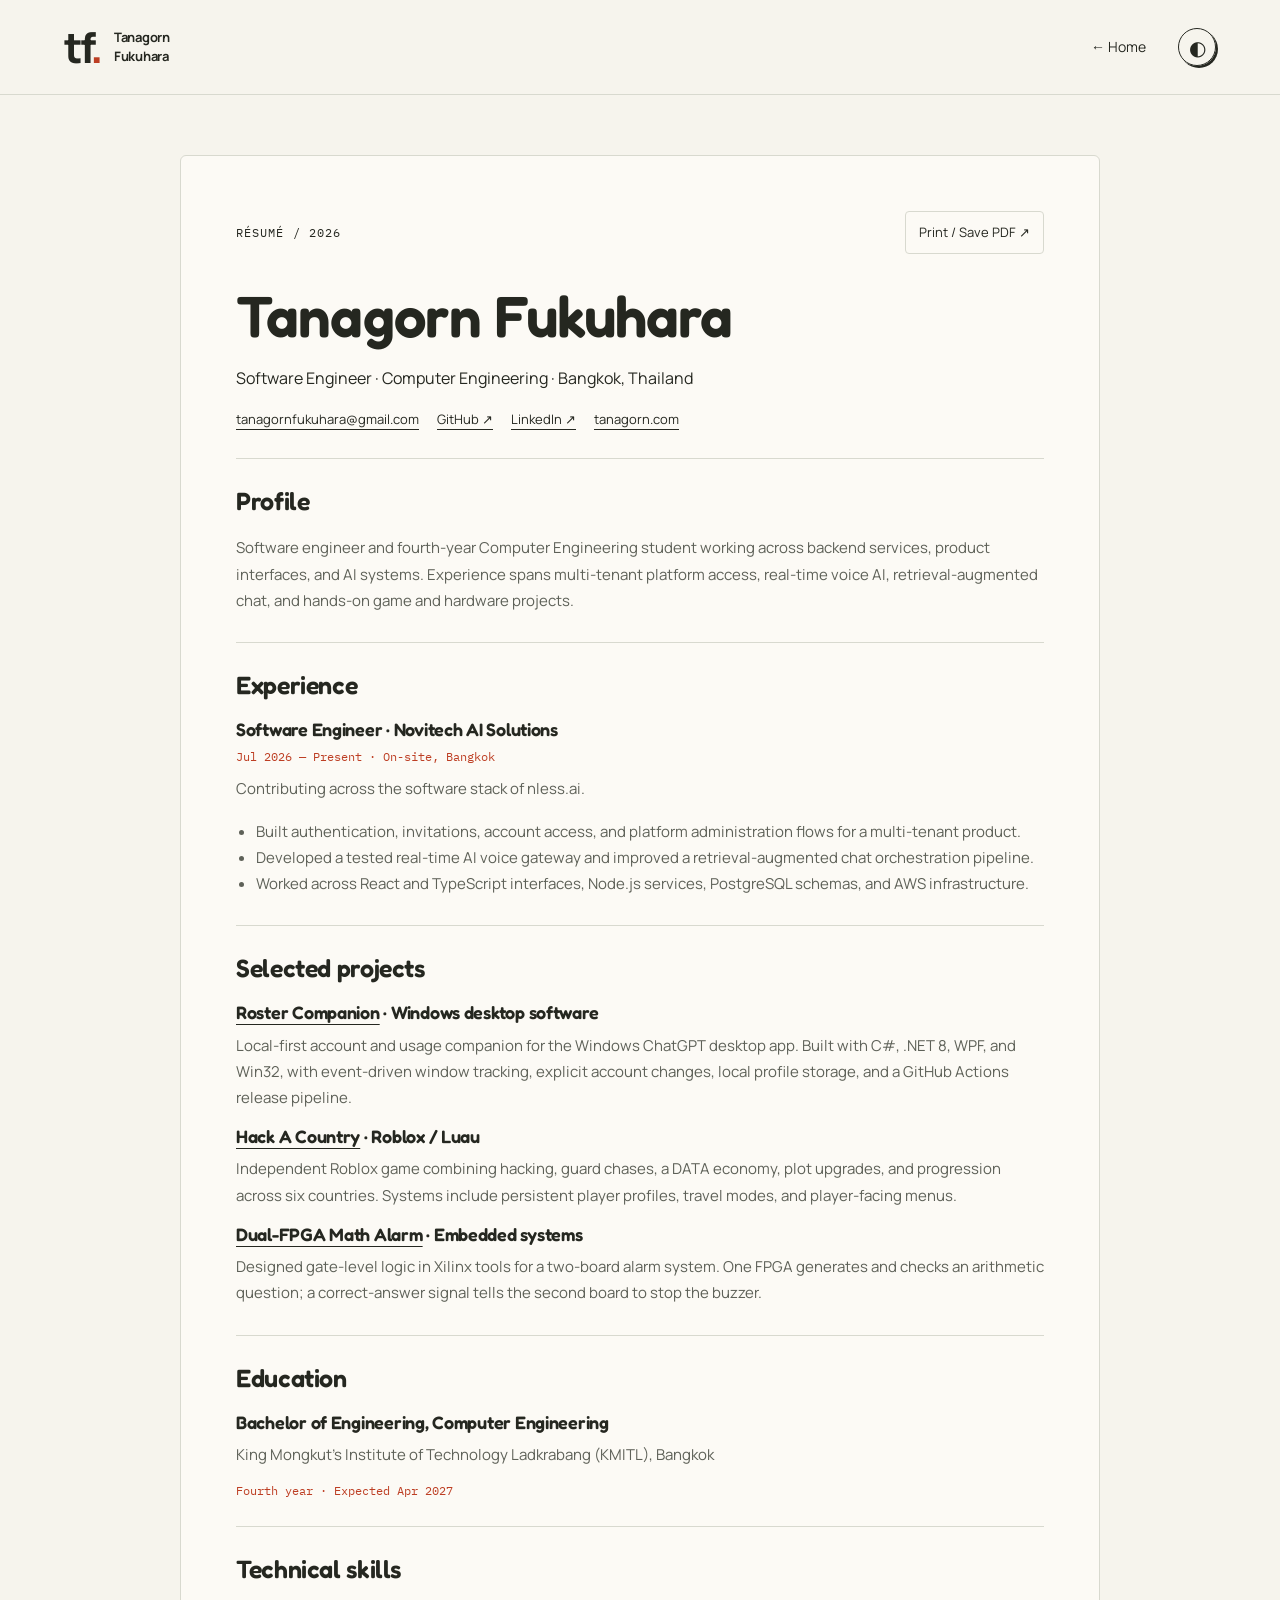
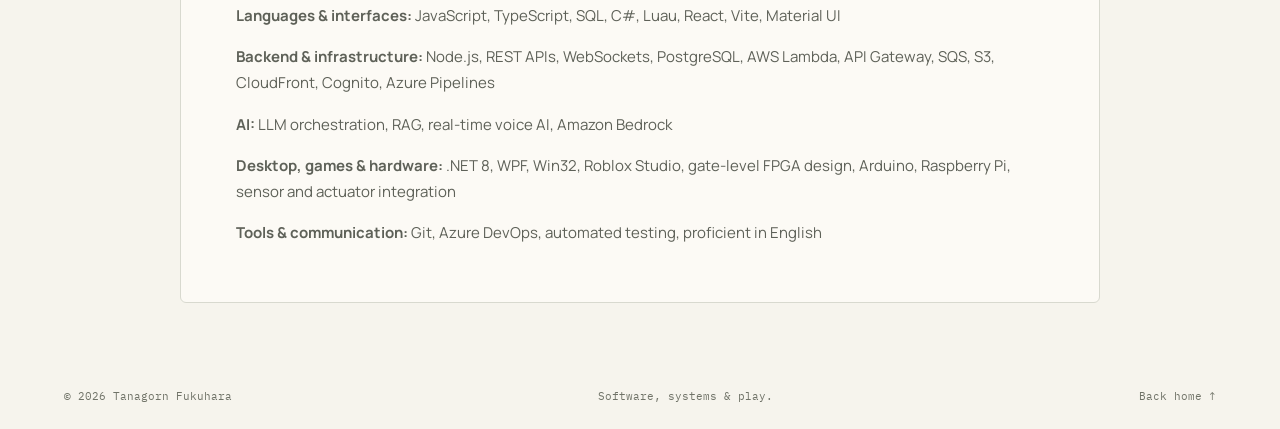
==== commit cc812a3b: "Make the portfolio playful and give every project a playable mini version - Hero stickers you can dr" ====
--- a/resume/index.html
+++ b/resume/index.html
@@ -10,7 +10,13 @@
     <meta name="robots" content="noindex" />
     <meta name="theme-color" content="#f6f4ed" />
     <link rel="icon" href="../assets/images/favicon.svg" type="image/svg+xml" />
-    <link rel="stylesheet" href="../css/style.css?v=20261011-2" />
+    <link rel="preconnect" href="https://fonts.googleapis.com" />
+    <link rel="preconnect" href="https://fonts.gstatic.com" crossorigin />
+    <link
+      rel="stylesheet"
+      href="https://fonts.googleapis.com/css2?family=Fredoka:wght@500;600;700&display=swap"
+    />
+    <link rel="stylesheet" href="../css/style.css?v=20261021-toy2" />
     <script src="../js/main.js?v=20261011-2"></script>
     <title>Résumé — Tanagorn Fukuhara</title>
   </head>
--- a/css/style.css
+++ b/css/style.css
@@ -65,7 +65,7 @@
   background: var(--bg);
   color: var(--text);
   font-family: var(--sans);
-  font-size: 15px;
+  font-size: 16px;
   line-height: 1.75;
   -webkit-font-smoothing: antialiased;
 }
@@ -191,7 +191,7 @@
   color: var(--accent);
 }
 .wordmark-name {
-  font-size: 11px;
+  font-size: 13px;
   line-height: 1.45;
   font-weight: 700;
   letter-spacing: -0.02em;
@@ -202,14 +202,14 @@
   gap: 32px;
 }
 .primary-nav > a {
-  font-size: 12px;
+  font-size: 14px;
   text-decoration: none;
   position: relative;
   padding: 10px 0;
 }
 .primary-nav > a > span {
   font-family: var(--mono);
-  font-size: 9px;
+  font-size: 11px;
   margin-left: 3px;
   color: var(--text-faint);
 }
@@ -263,7 +263,7 @@
 .eyebrow,
 .micro-label {
   font-family: var(--mono);
-  font-size: 10px;
+  font-size: 12px;
   font-weight: 400;
   letter-spacing: 0.09em;
   text-transform: uppercase;
@@ -280,7 +280,7 @@
   display: flex;
   align-items: center;
   gap: 10px;
-  font-size: 10px;
+  font-size: 12px;
   margin-bottom: 29px;
 }
 .status-dot {
@@ -304,7 +304,7 @@
   white-space: nowrap;
 }
 .hero-intro {
-  font-size: 15px;
+  font-size: 16px;
   line-height: 1.9;
   max-width: 420px;
   color: var(--text-soft);
@@ -324,7 +324,7 @@
   border: 1px solid transparent;
   border-radius: 5px;
   text-decoration: none;
-  font-size: 12px;
+  font-size: 15px;
   font-weight: 600;
   line-height: 1.5;
   transition:
@@ -351,7 +351,7 @@
   align-items: center;
   gap: 19px;
   width: fit-content;
-  font-size: 12px;
+  font-size: 15px;
   font-weight: 600;
   text-decoration: none;
   border-bottom: 1px solid currentColor;
@@ -386,7 +386,7 @@
   display: flex;
   justify-content: space-between;
   align-items: center;
-  font: 9px var(--mono);
+  font: 11px var(--mono);
   letter-spacing: 0.09em;
 }
 .art-heading {
@@ -404,7 +404,7 @@
   color: #342f25;
   border: 1px solid #432e22;
   padding: 9px 12px;
-  font: 10px var(--mono);
+  font: 12px var(--mono);
   box-shadow: 3px 3px 0 #432e22;
 }
 .art-label-one {
@@ -453,7 +453,7 @@
 }
 .micro-label {
   color: var(--text-faint);
-  font-size: 8px;
+  font-size: 10px;
   margin-bottom: 3px;
 }
 .current-project strong {
@@ -461,7 +461,7 @@
   letter-spacing: -0.04em;
 }
 .current-detail {
-  font-size: 9px;
+  font-size: 11px;
   color: var(--text-soft);
   margin-top: 2px;
 }
@@ -477,7 +477,7 @@
   margin-top: 64px;
   padding-block: 22px;
   border-top: 1px solid var(--line);
-  font-size: 10px;
+  font-size: 12px;
   color: var(--text-soft);
 }
 .hero-footnote p {
@@ -494,7 +494,7 @@
 }
 .local-time {
   font-family: var(--mono);
-  font-size: 9px;
+  font-size: 11px;
 }
 .local-time span {
   margin-left: 9px;
@@ -520,7 +520,7 @@
 }
 .section-heading > p {
   color: var(--text-soft);
-  font-size: 12px;
+  font-size: 15px;
   margin: 0 0 4px;
   line-height: 1.8;
 }
@@ -556,7 +556,7 @@
   background: #f6f4ed;
   color: #252720;
   border-radius: 3px;
-  font: 9px var(--mono);
+  font: 11px var(--mono);
   letter-spacing: 0.04em;
   padding: 9px 12px;
   display: flex;
@@ -583,7 +583,7 @@
   align-items: flex-start;
 }
 .feature-copy .eyebrow {
-  font-size: 9px;
+  font-size: 11px;
   color: #c2ceb8;
   margin-bottom: 26px;
 }
@@ -596,7 +596,7 @@
   color: #c5dd8c;
 }
 .feature-copy > p:not(.eyebrow) {
-  font-size: 12px;
+  font-size: 15px;
   line-height: 1.85;
   color: #d0d8c8;
   max-width: 340px;
@@ -611,7 +611,7 @@
   list-style: none;
 }
 .tag-list li {
-  font: 9px var(--mono);
+  font: 11px var(--mono);
   padding: 6px 9px;
   border: 1px solid var(--line);
   border-radius: 3px;
@@ -629,12 +629,12 @@
   gap: 15px 24px;
 }
 .project-actions .button {
-  font-size: 10px;
+  font-size: 12px;
   padding: 12px 16px;
   gap: 20px;
 }
 .project-actions .text-link {
-  font-size: 10px;
+  font-size: 12px;
   gap: 10px;
 }
 .secondary-project.roster-project {
@@ -657,7 +657,7 @@
   gap: 13px;
   width: 100%;
   margin-bottom: 22px;
-  font: 9px var(--mono);
+  font: 11px var(--mono);
   letter-spacing: 0.04em;
 }
 .roster-media-heading img {
@@ -697,7 +697,7 @@
 }
 .schematic-label,
 .schematic-footer {
-  font: 9px var(--mono);
+  font: 11px var(--mono);
   letter-spacing: 0.06em;
 }
 .schematic-footer {
@@ -716,7 +716,7 @@
   padding: 22px clamp(30px, 3.7vw, 52px);
 }
 .secondary-copy > .eyebrow {
-  font-size: 9px;
+  font-size: 11px;
   color: var(--text-faint);
   margin-bottom: 20px;
 }
@@ -725,7 +725,7 @@
   margin-bottom: 18px;
 }
 .secondary-copy > p:not(.eyebrow) {
-  font-size: 12px;
+  font-size: 15px;
   color: var(--text-soft);
   margin-bottom: 18px;
 }
@@ -733,7 +733,7 @@
   margin-bottom: 20px;
 }
 .secondary-copy .text-link {
-  font-size: 11px;
+  font-size: 13px;
 }
 
 /* About and experience */
@@ -752,14 +752,14 @@
   padding-top: 19px;
 }
 .toolbox-groups dt {
-  font-size: 13px;
+  font-size: 15px;
   font-weight: 700;
   margin-bottom: 11px;
 }
 .toolbox-groups dd {
   margin: 0;
   color: var(--text-soft);
-  font-size: 12px;
+  font-size: 15px;
   line-height: 1.9;
 }
 .project-hero-mark {
@@ -797,7 +797,7 @@
 .project-screenshot figcaption {
   padding: 13px 16px;
   border-top: 1px solid var(--line);
-  font: 10px/1.8 var(--mono);
+  font: 12px/1.8 var(--mono);
   color: var(--text-faint);
 }
 .about-section {
@@ -817,7 +817,7 @@
   display: flex;
   align-items: center;
   gap: 25px;
-  font: 11px var(--mono);
+  font: 13px var(--mono);
   margin-top: 32px;
 }
 .about-signature > span {
@@ -829,7 +829,7 @@
 }
 .about-copy p {
   color: var(--text-soft);
-  font-size: 13px;
+  font-size: 15px;
   margin-bottom: 19px;
   max-width: 520px;
   line-height: 1.95;
@@ -865,7 +865,7 @@
   margin: 7px 0 14px;
 }
 .capability p {
-  font-size: 11px;
+  font-size: 13px;
   line-height: 1.95;
   color: var(--text-soft);
   margin: 0;
@@ -899,13 +899,13 @@
   margin-bottom: 15px;
 }
 .entry-label {
-  font: 10px var(--mono);
+  font: 12px var(--mono);
   color: var(--accent);
   margin: 0;
 }
 .timeline-date,
 .timeline-location {
-  font: 9px var(--mono);
+  font: 11px var(--mono);
   color: var(--text-faint);
 }
 .timeline-item h3 {
@@ -914,7 +914,7 @@
 }
 .timeline-item > p,
 .experience-highlights {
-  font-size: 12px;
+  font-size: 15px;
   line-height: 1.9;
   color: var(--text-soft);
 }
@@ -1004,7 +1004,7 @@
 .social-links {
   display: flex;
   gap: 27px;
-  font-size: 11px;
+  font-size: 13px;
 }
 .social-links a {
   text-decoration: none;
@@ -1022,7 +1022,7 @@
   justify-content: space-between;
   align-items: center;
   gap: 20px;
-  font: 9px var(--mono);
+  font: 11px var(--mono);
   color: var(--text-faint);
   line-height: 1.7;
 }
@@ -1080,7 +1080,7 @@
   align-self: start;
 }
 .content-nav > p {
-  font: 10px var(--mono);
+  font: 12px var(--mono);
   text-transform: uppercase;
   letter-spacing: 0.05em;
   color: var(--text-faint);
@@ -1088,7 +1088,7 @@
 .content-nav ol {
   padding: 0;
   list-style: none;
-  font-size: 12px;
+  font-size: 15px;
 }
 .content-nav li {
   margin-block: 14px;
@@ -1116,7 +1116,7 @@
 }
 .case-study-section p:not(.eyebrow) {
   color: var(--text-soft);
-  font-size: 14px;
+  font-size: 16px;
   max-width: 760px;
   line-height: 1.9;
 }
@@ -1140,15 +1140,15 @@
   gap: 12px;
 }
 .system-flow span {
-  font: 10px var(--mono);
+  font: 12px var(--mono);
   color: var(--accent);
 }
 .system-flow strong {
-  font-size: 14px;
+  font-size: 16px;
   line-height: 1.6;
 }
 .system-flow > p {
-  font-size: 10px !important;
+  font-size: 12px !important;
   line-height: 1.6 !important;
   margin: 0;
   text-align: center;
@@ -1184,7 +1184,7 @@
   border-top: 1px solid var(--line);
 }
 .project-meta dt {
-  font: 9px var(--mono);
+  font: 11px var(--mono);
   text-transform: uppercase;
   letter-spacing: 0.08em;
   color: var(--text-faint);
@@ -1192,7 +1192,7 @@
 }
 .project-meta dd {
   margin: 0;
-  font-size: 12px;
+  font-size: 15px;
 }
 .gameplay-video {
   width: 100%;
@@ -1204,7 +1204,7 @@
   margin: 25px 0 0;
 }
 .video-figure figcaption {
-  font: 10px/1.8 var(--mono);
+  font: 12px/1.8 var(--mono);
   color: var(--text-faint);
   margin-top: 13px;
 }
@@ -1222,7 +1222,7 @@
   border-top: 2px solid var(--accent);
 }
 .game-loop span {
-  font: 10px var(--mono);
+  font: 12px var(--mono);
   color: var(--accent);
   display: block;
   margin-bottom: 17px;
@@ -1234,7 +1234,7 @@
   margin-bottom: 9px;
 }
 .game-loop p {
-  font-size: 11px !important;
+  font-size: 13px !important;
   margin-bottom: 0;
 }
 .engineering-list {
@@ -1248,7 +1248,7 @@
   margin-bottom: 13px;
 }
 .engineering-list p {
-  font-size: 12px !important;
+  font-size: 15px !important;
   margin: 0;
 }
 .case-next {
@@ -1257,7 +1257,7 @@
   gap: 20px;
   border-top: 1px solid var(--line);
   padding: 30px 0 60px;
-  font-size: 13px;
+  font-size: 15px;
 }
 .case-next a {
   text-decoration: none;
@@ -1278,7 +1278,7 @@
   display: flex;
   gap: 18px;
   flex-wrap: wrap;
-  font-size: 11px;
+  font-size: 13px;
 }
 .resume-section {
   padding-top: 28px;
@@ -1295,14 +1295,14 @@
 }
 .resume-section p,
 .resume-section li {
-  font-size: 13px;
+  font-size: 15px;
   color: var(--text-soft);
 }
 .resume-section ul {
   padding-left: 20px;
 }
 .resume-section .resume-date {
-  font: 10px var(--mono);
+  font: 12px var(--mono);
   color: var(--accent);
 }
 .resume-section p:last-child {
@@ -1319,7 +1319,7 @@
   margin: 0;
 }
 .print-button {
-  font-size: 11px;
+  font-size: 13px;
   background: transparent;
   border: 1px solid var(--line);
   border-radius: 4px;
@@ -1347,6 +1347,472 @@
 }
 
 /* Tablet and phone layouts */
+/* Toy layer (2026-10): one visual language for the whole site. Rounded display type, bold
+   outlines and hard offset shadows, the same treatment as the hero stickers and the mini game. */
+:root {
+  --display: Fredoka, "Arial Rounded MT Bold", Manrope, sans-serif;
+  --outline: #252720;
+  --drop: #252720;
+  --stroke: 1.5px;
+}
+:root[data-theme="dark"] {
+  --outline: #78846f;
+  --drop: #0b0d0a;
+}
+h1,
+h2,
+h3 {
+  font-family: var(--display);
+  font-weight: 600;
+  letter-spacing: -0.015em;
+}
+h1 em,
+h2 em,
+.hero h1 em {
+  font-family: var(--display);
+  font-style: normal;
+  font-weight: 600;
+  color: var(--accent);
+  letter-spacing: -0.01em;
+  text-decoration: underline wavy;
+  text-decoration-thickness: 0.055em;
+  text-underline-offset: 0.16em;
+  text-decoration-skip-ink: none;
+}
+.hero h1 {
+  letter-spacing: -0.025em;
+  line-height: 1.02;
+}
+.subpage-title,
+.feature-copy h3,
+.timeline-item h3,
+.capability h3,
+.secondary-copy h3 {
+  letter-spacing: -0.015em;
+}
+
+/* Buttons and small controls press like keys */
+.button {
+  border: var(--stroke) solid var(--outline);
+  border-radius: 10px;
+  box-shadow: 3px 3px 0 var(--drop);
+  transition:
+    transform 0.15s var(--ease),
+    box-shadow 0.15s var(--ease),
+    background 0.2s;
+}
+.button:hover {
+  transform: translate(-1px, -2px);
+  box-shadow: 4px 5px 0 var(--drop);
+}
+.button:active {
+  transform: translate(2px, 2px);
+  box-shadow: 1px 1px 0 var(--drop);
+}
+.button-light {
+  border-color: #12201a;
+  box-shadow: 3px 3px 0 #12201a;
+}
+.button-light:hover {
+  box-shadow: 4px 5px 0 #12201a;
+}
+.theme-toggle,
+.js .nav-toggle {
+  border: var(--stroke) solid var(--outline);
+  box-shadow: 2px 2px 0 var(--drop);
+}
+.theme-toggle:active,
+.js .nav-toggle:active {
+  transform: translate(1px, 1px);
+  box-shadow: 1px 1px 0 var(--drop);
+}
+.tag-list li {
+  border-radius: 99px;
+  border-width: var(--stroke);
+  padding: 4px 11px;
+}
+
+/* Objects on the page are stickers: outline plus a hard shadow */
+.systems-art,
+.current-project,
+.roster-media,
+.fpga-art,
+.project-screenshot {
+  border: var(--stroke) solid var(--outline);
+  box-shadow: 6px 6px 0 var(--drop);
+}
+.current-project {
+  box-shadow: 4px 4px 0 var(--drop);
+}
+.current-project:hover {
+  box-shadow: 5px 7px 0 var(--drop);
+}
+.featured-project {
+  border: var(--stroke) solid #12201a;
+  box-shadow: 6px 6px 0 #12201a;
+}
+:root[data-theme="dark"] .featured-project {
+  border-color: var(--outline);
+  box-shadow: 6px 6px 0 var(--drop);
+}
+.contact-arrow {
+  border: var(--stroke) solid #302b23;
+  box-shadow: 4px 4px 0 #302b23;
+}
+.section-heading .eyebrow > span:first-child,
+.contact-top .eyebrow > span:first-child {
+  display: inline-block;
+  padding: 1px 7px;
+  border: var(--stroke) solid currentColor;
+  border-radius: 99px;
+}
+
+/* Experience as a quest log */
+.timeline {
+  position: relative;
+  padding-left: 34px;
+}
+.timeline::before {
+  content: "";
+  position: absolute;
+  left: 9px;
+  top: 14px;
+  bottom: 14px;
+  border-left: 2px dashed var(--outline);
+  opacity: 0.45;
+}
+.timeline-item {
+  position: relative;
+  padding: 24px 26px;
+  margin-bottom: 26px;
+  border: var(--stroke) solid var(--outline);
+  border-radius: 12px;
+  background: var(--surface);
+  box-shadow: 5px 5px 0 var(--drop);
+}
+.timeline-item::before {
+  content: "";
+  position: absolute;
+  left: -32px;
+  top: 26px;
+  width: 16px;
+  height: 16px;
+  border: var(--stroke) solid var(--outline);
+  border-radius: 50%;
+  background: var(--surface);
+}
+.timeline-item.is-active::before {
+  background: var(--accent);
+  box-shadow: 0 0 0 5px color-mix(in srgb, var(--accent), transparent 78%);
+}
+.quest-chip {
+  display: inline-flex;
+  align-items: center;
+  gap: 7px;
+  margin-bottom: 12px;
+  padding: 3px 10px;
+  border: var(--stroke) solid var(--outline);
+  border-radius: 99px;
+  font: 11px var(--mono);
+  letter-spacing: 0.06em;
+  text-transform: uppercase;
+}
+.quest-chip::before {
+  content: "";
+  width: 7px;
+  height: 7px;
+  border-radius: 50%;
+  background: currentColor;
+}
+.timeline-item.is-active .quest-chip {
+  color: #2f7a4a;
+}
+:root[data-theme="dark"] .timeline-item.is-active .quest-chip {
+  color: #8fd6a8;
+}
+.objectives-label {
+  margin: 0 0 8px;
+  font: 11px var(--mono);
+  letter-spacing: 0.06em;
+  text-transform: uppercase;
+  color: var(--text-faint);
+}
+.experience-highlights.objectives {
+  list-style: none;
+  padding-left: 0;
+}
+.objectives > li {
+  position: relative;
+  padding-left: 30px;
+}
+.objectives > li::before {
+  content: "✓";
+  position: absolute;
+  left: 0;
+  top: 0.25em;
+  width: 18px;
+  height: 18px;
+  display: grid;
+  place-items: center;
+  border: var(--stroke) solid var(--outline);
+  border-radius: 5px;
+  background: #e8efca;
+  color: #243e33;
+  font-size: 12px;
+  font-weight: 800;
+  line-height: 1;
+}
+.quest-progress {
+  display: grid;
+  grid-template-columns: repeat(4, 1fr);
+  gap: 5px;
+  margin: 4px 0 6px;
+  max-width: 320px;
+}
+.quest-progress span {
+  height: 12px;
+  border: var(--stroke) solid var(--outline);
+  border-radius: 4px;
+  background: var(--accent);
+}
+.quest-progress span.is-current {
+  background: repeating-linear-gradient(
+    -45deg,
+    var(--accent) 0 5px,
+    transparent 5px 10px
+  );
+}
+.quest-progress-label {
+  font: 11px var(--mono);
+  color: var(--text-faint);
+}
+
+/* Skills as an inventory */
+.capability {
+  padding: 24px;
+  border: var(--stroke) solid var(--outline);
+  border-radius: 12px;
+  background: var(--surface);
+  box-shadow: 5px 5px 0 var(--drop);
+  transition:
+    transform 0.2s var(--ease),
+    box-shadow 0.2s var(--ease);
+}
+.capability:hover {
+  transform: translate(-2px, -3px) rotate(-0.6deg);
+  box-shadow: 7px 8px 0 var(--drop);
+}
+.capability-grid {
+  border-top: 0;
+  padding-top: 0;
+  gap: 26px;
+}
+.capability-icon {
+  display: grid;
+  place-items: center;
+  width: 48px;
+  height: 48px;
+  margin-bottom: 8px;
+  border: var(--stroke) solid var(--outline);
+  border-radius: 10px;
+  background: var(--art-fill);
+  color: var(--art-ink);
+  font-size: 15px;
+  letter-spacing: -0.08em;
+  white-space: nowrap;
+  box-shadow: 2px 2px 0 var(--drop);
+}
+.inventory {
+  margin-top: 56px;
+  border: var(--stroke) solid var(--outline);
+  border-radius: 14px;
+  background: var(--surface);
+  box-shadow: 6px 6px 0 var(--drop);
+  overflow: hidden;
+}
+.inventory-head {
+  display: flex;
+  justify-content: space-between;
+  align-items: baseline;
+  gap: 16px;
+  margin: 0;
+  padding: 12px 22px;
+  border-bottom: var(--stroke) solid var(--outline);
+  background: var(--bg-alt);
+  font: 11px var(--mono);
+  letter-spacing: 0.08em;
+  text-transform: uppercase;
+  color: var(--text-faint);
+}
+.inventory-head strong {
+  color: var(--text);
+  font-weight: 400;
+}
+.inventory .toolbox-groups {
+  display: grid;
+  grid-template-columns: repeat(2, minmax(0, 1fr));
+  gap: 0;
+  margin: 0;
+}
+.inventory .toolbox-groups > div {
+  display: grid;
+  grid-template-columns: 150px minmax(0, 1fr);
+  align-items: baseline;
+  gap: 12px;
+  padding: 14px 22px;
+  border-top: 1px dashed var(--line);
+}
+.inventory .toolbox-groups > div:nth-child(-n + 2) {
+  border-top: 0;
+}
+.inventory .toolbox-groups > div:nth-child(even) {
+  border-left: 1px dashed var(--line);
+}
+.inventory .toolbox-groups dt {
+  display: flex;
+  align-items: center;
+  gap: 9px;
+  margin: 0;
+  font: 600 15px var(--display);
+}
+.inventory .toolbox-groups dt::before {
+  content: "";
+  flex-shrink: 0;
+  width: 9px;
+  height: 9px;
+  border-radius: 3px;
+  background: var(--cat, var(--accent));
+}
+.inventory .toolbox-groups dd {
+  display: flex;
+  flex-wrap: wrap;
+  gap: 6px;
+  margin: 0;
+  line-height: 1.3;
+}
+.inv-item {
+  display: inline-block;
+  padding: 5px 10px;
+  border-radius: 7px;
+  background: color-mix(in srgb, var(--cat, var(--accent)) 13%, var(--surface));
+  color: var(--text);
+  font-size: 13px;
+  transition:
+    transform 0.15s var(--ease),
+    background 0.15s;
+}
+.inv-item:hover {
+  background: color-mix(in srgb, var(--cat, var(--accent)) 24%, var(--surface));
+  transform: translateY(-2px);
+}
+
+/* About: the player card */
+.player-card {
+  position: relative;
+  max-width: 340px;
+  margin-top: 34px;
+  padding: 18px 20px 16px;
+  border: var(--stroke) solid var(--outline);
+  border-radius: 14px;
+  background: var(--surface);
+  box-shadow: 6px 6px 0 var(--drop);
+  transform: rotate(-1.5deg);
+  transition: transform 0.4s var(--ease);
+}
+.player-card:hover {
+  transform: rotate(0);
+}
+.player-card-top {
+  display: flex;
+  align-items: center;
+  gap: 16px;
+  padding-bottom: 14px;
+  border-bottom: var(--stroke) dashed var(--line);
+}
+.player-avatar {
+  flex-shrink: 0;
+  width: 84px;
+  height: 104px;
+  border: var(--stroke) solid var(--outline);
+  border-radius: 10px;
+  background: linear-gradient(#bfe3ff, #e8f5ff 60%, #5cc23a 60%);
+}
+.player-name {
+  margin: 0;
+  font: 600 22px/1.1 var(--display);
+}
+.player-tag {
+  margin: 6px 0 0;
+  font: 11px var(--mono);
+  letter-spacing: 0.06em;
+  text-transform: uppercase;
+  color: var(--text-faint);
+}
+.player-stats {
+  display: grid;
+  grid-template-columns: auto 1fr;
+  gap: 7px 14px;
+  margin: 14px 0 0;
+  font-size: 13px;
+}
+.player-stats dt {
+  font: 11px/1.9 var(--mono);
+  letter-spacing: 0.06em;
+  text-transform: uppercase;
+  color: var(--text-faint);
+}
+.player-stats dd {
+  margin: 0;
+  line-height: 1.5;
+}
+.player-ready {
+  margin: 14px 0 0;
+  font: 11px var(--mono);
+  letter-spacing: 0.08em;
+  color: var(--accent);
+}
+.player-ready::after {
+  content: "▮";
+  margin-left: 4px;
+  animation: player-blink 1s steps(2) infinite;
+}
+@keyframes player-blink {
+  50% {
+    opacity: 0;
+  }
+}
+
+@media (max-width: 760px) {
+  .timeline {
+    padding-left: 26px;
+  }
+  .timeline::before {
+    left: 6px;
+  }
+  .timeline-item {
+    padding: 18px;
+  }
+  .timeline-item::before {
+    left: -27px;
+  }
+  .player-card {
+    max-width: none;
+  }
+  .inventory .toolbox-groups {
+    grid-template-columns: 1fr;
+  }
+  .inventory .toolbox-groups > div {
+    grid-template-columns: 1fr;
+    gap: 9px;
+    padding: 14px 18px;
+  }
+  .inventory .toolbox-groups > div:nth-child(2) {
+    border-top: 1px dashed var(--line);
+  }
+  .inventory .toolbox-groups > div:nth-child(even) {
+    border-left: 0;
+  }
+}
 @media (min-width: 1600px) {
   .hero h1 {
     font-size: 96px;
@@ -1363,7 +1829,7 @@
     font-size: clamp(56px, 6.8vw, 74px);
   }
   .hero-intro {
-    font-size: 13px;
+    font-size: 15px;
   }
   .hero-actions {
     gap: 20px;
@@ -1373,7 +1839,7 @@
     padding: 13px 17px;
   }
   .hero-actions .text-link {
-    font-size: 11px;
+    font-size: 13px;
     gap: 10px;
   }
   .current-project {
@@ -1386,10 +1852,10 @@
     height: 46px;
   }
   .current-project strong {
-    font-size: 14px;
+    font-size: 16px;
   }
   .current-detail {
-    font-size: 8px;
+    font-size: 10px;
   }
   .feature-media {
     min-height: 430px;
@@ -1406,7 +1872,7 @@
     font-size: 42px;
   }
   .feature-copy .eyebrow {
-    font-size: 8px;
+    font-size: 10px;
   }
   .project-actions {
     gap: 12px;
@@ -1455,11 +1921,11 @@
     font-size: 37px;
   }
   .wordmark-name {
-    font-size: 10px;
+    font-size: 12px;
   }
   .js .nav-toggle {
     display: block;
-    font: 11px var(--mono);
+    font: 13px var(--mono);
     border: 1px solid var(--line);
     border-radius: 4px;
     background: transparent;
@@ -1492,7 +1958,7 @@
   .js .primary-nav > a {
     padding: 14px 0;
     border-bottom: 1px solid var(--line);
-    font-size: 14px;
+    font-size: 16px;
   }
   .js .primary-nav .theme-toggle {
     margin-block: 14px 5px;
@@ -1513,7 +1979,7 @@
   }
   .js .subpage-body .primary-nav > a {
     border: 0;
-    font-size: 10px;
+    font-size: 12px;
   }
   .js .subpage-body .primary-nav .theme-toggle {
     margin: 0;
@@ -1529,17 +1995,17 @@
     font-size: clamp(58px, 10.7vw, 83px);
   }
   .hero-eyebrow {
-    font-size: 9px;
+    font-size: 11px;
     margin-bottom: 24px;
   }
   .hero-intro {
-    font-size: 14px;
+    font-size: 16px;
     max-width: 430px;
     margin-bottom: 25px;
   }
   .hero-actions .button {
     padding: 14px 19px;
-    font-size: 11px;
+    font-size: 13px;
   }
   .hero-visual {
     max-width: 440px;
@@ -1565,20 +2031,20 @@
     font-size: 16px;
   }
   .current-detail {
-    font-size: 9px;
+    font-size: 11px;
   }
   .hero-footnote {
     margin-top: 46px;
     flex-wrap: wrap;
     gap: 13px;
-    font-size: 9px;
+    font-size: 11px;
     padding-block: 20px;
   }
   .hero-footnote > p:first-child {
     flex-basis: 100%;
   }
   .hero-footnote .local-time {
-    font-size: 9px;
+    font-size: 11px;
   }
   .work-section {
     padding-top: 66px;
@@ -1620,7 +2086,7 @@
     max-width: 100%;
   }
   .feature-copy .eyebrow {
-    font-size: 9px;
+    font-size: 11px;
     margin-bottom: 20px;
   }
   .feature-copy .tag-list {
@@ -1643,7 +2109,7 @@
     font-size: 32px;
   }
   .secondary-copy > p:not(.eyebrow) {
-    font-size: 13px;
+    font-size: 15px;
   }
   .about-layout {
     grid-template-columns: 1fr;
@@ -1693,10 +2159,10 @@
     gap: 10px;
   }
   .timeline-date {
-    font-size: 8px;
+    font-size: 10px;
   }
   .entry-label {
-    font-size: 9px;
+    font-size: 11px;
   }
   .timeline-item h3 {
     font-size: 24px;
@@ -1705,7 +2171,7 @@
     padding-block: 45px 30px;
   }
   .contact-top .eyebrow {
-    font-size: 8px;
+    font-size: 10px;
   }
   .contact-star {
     font-size: 37px;
@@ -1727,7 +2193,7 @@
     padding-top: 24px;
   }
   .email-link {
-    font-size: 14px;
+    font-size: 16px;
     overflow-wrap: anywhere;
   }
   .email-link span {
@@ -1739,7 +2205,7 @@
   }
   .footer-inner {
     flex-wrap: wrap;
-    font-size: 8px;
+    font-size: 10px;
     gap: 10px 20px;
   }
   .footer-inner > p:nth-child(2) {
@@ -1765,7 +2231,7 @@
     display: flex;
     flex-wrap: wrap;
     gap: 7px 20px;
-    font-size: 11px;
+    font-size: 13px;
   }
   .content-nav li {
     margin: 0;
@@ -1785,10 +2251,10 @@
     margin-top: 28px;
   }
   .project-meta dd {
+    font-size: 12px;
+  }
+  .project-meta dt {
     font-size: 10px;
-  }
-  .project-meta dt {
-    font-size: 8px;
   }
   .case-study-section {
     padding-bottom: 32px;
@@ -1798,7 +2264,7 @@
     font-size: 32px;
   }
   .case-study-section p:not(.eyebrow) {
-    font-size: 13px;
+    font-size: 15px;
   }
   .engineering-list {
     grid-template-columns: 1fr;
@@ -1806,7 +2272,7 @@
   }
   .case-next {
     padding-bottom: 35px;
-    font-size: 11px;
+    font-size: 13px;
   }
   .resume-sheet {
     padding: 28px;
@@ -1816,7 +2282,7 @@
     font-size: 38px;
   }
   .resume-contact {
-    font-size: 10px;
+    font-size: 12px;
     gap: 10px;
   }
   .resume-tools {
@@ -1831,7 +2297,7 @@
     text-align: left;
   }
   .system-flow strong {
-    font-size: 13px;
+    font-size: 15px;
   }
 }
 @media (max-width: 380px) {
@@ -1846,7 +2312,7 @@
     gap: 13px;
   }
   .hero-actions .text-link {
-    font-size: 10px;
+    font-size: 12px;
   }
   .current-project {
     margin-inline: 0;
@@ -1854,7 +2320,7 @@
     gap: 9px;
   }
   .current-detail {
-    font-size: 8px;
+    font-size: 10px;
   }
   .contact-main h2 {
     font-size: 36px;
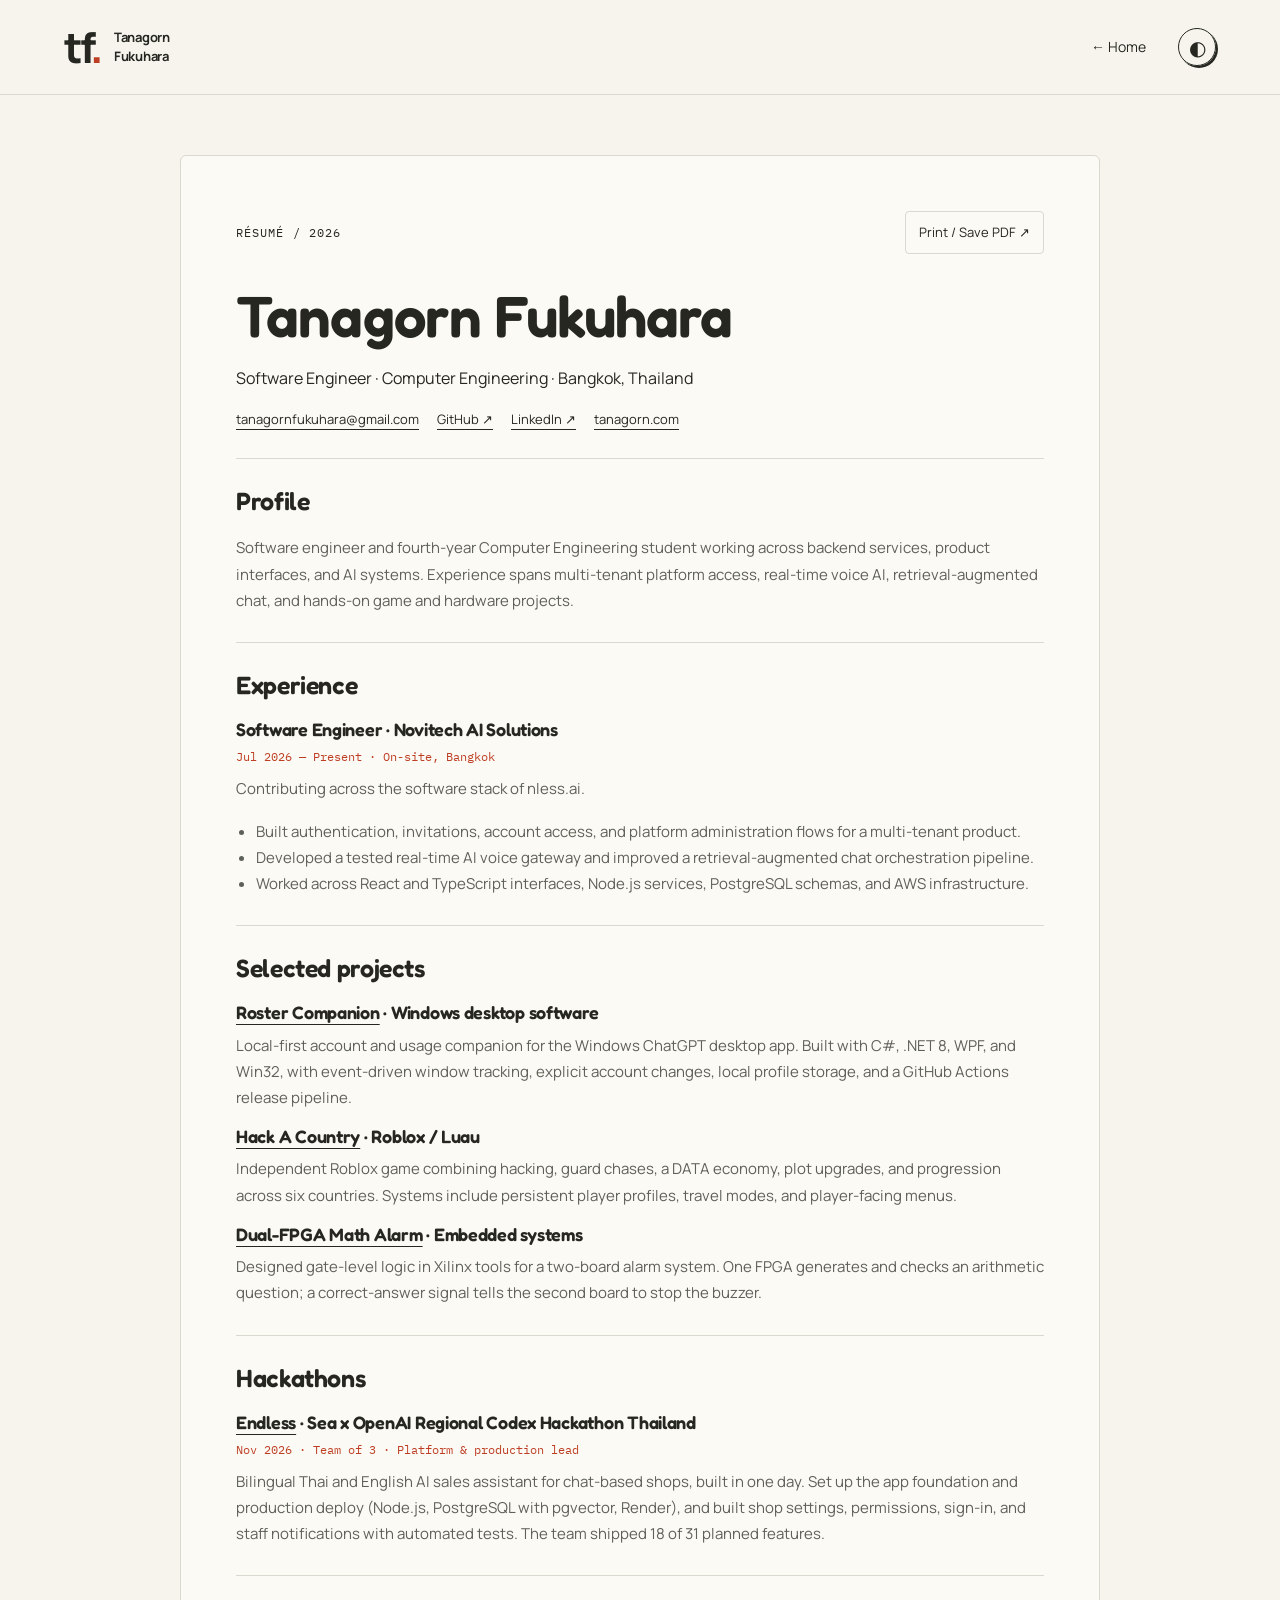
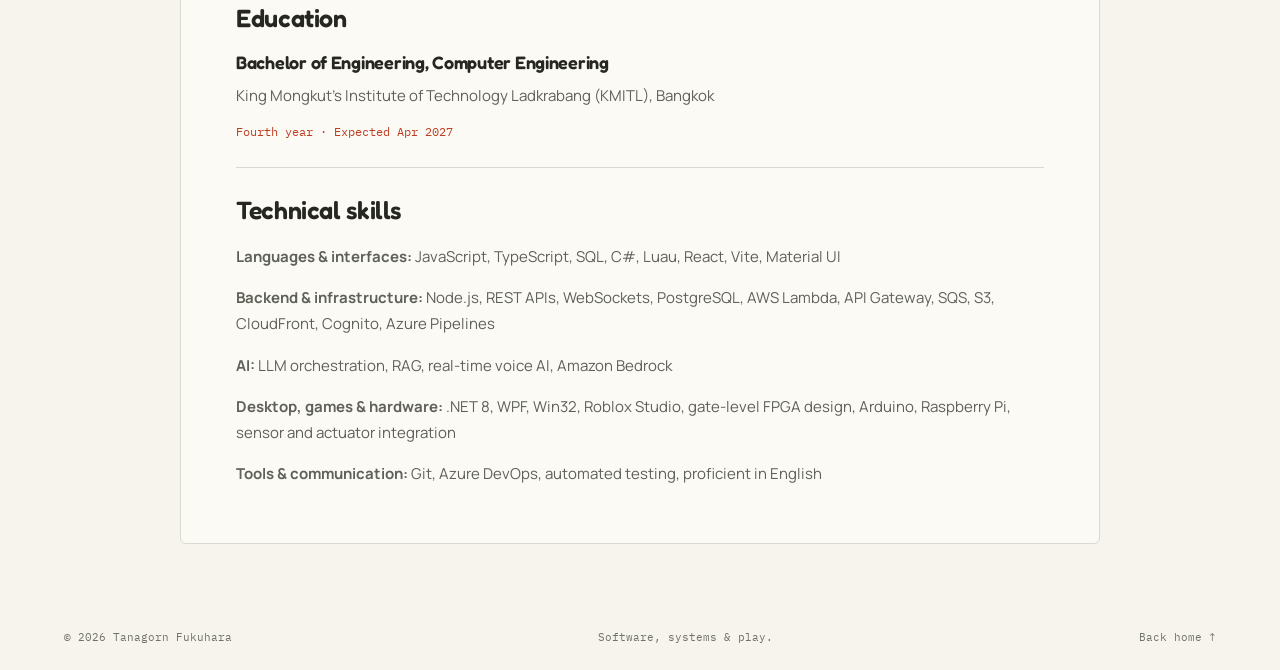
==== commit b4dfa075: "Add Sea x OpenAI Codex Hackathon entry to experience and résumé Co-Authored-By: Claude Opus 5.5 <nor" ====
--- a/resume/index.html
+++ b/resume/index.html
@@ -132,6 +132,21 @@
           </p>
         </section>
         <section class="resume-section">
+          <h2>Hackathons</h2>
+          <h3>
+            <a href="https://github.com/tanagornf/Endless-Hackathon">Endless</a>
+            · Sea x OpenAI Regional Codex Hackathon Thailand
+          </h3>
+          <p class="resume-date">Nov 2026 · Team of 3 · Platform &amp; production lead</p>
+          <p>
+            Bilingual Thai and English AI sales assistant for chat-based shops,
+            built in one day. Set up the app foundation and production deploy
+            (Node.js, PostgreSQL with pgvector, Render), and built shop
+            settings, permissions, sign-in, and staff notifications with
+            automated tests. The team shipped 18 of 31 planned features.
+          </p>
+        </section>
+        <section class="resume-section">
           <h2>Education</h2>
           <h3>Bachelor of Engineering, Computer Engineering</h3>
           <p>
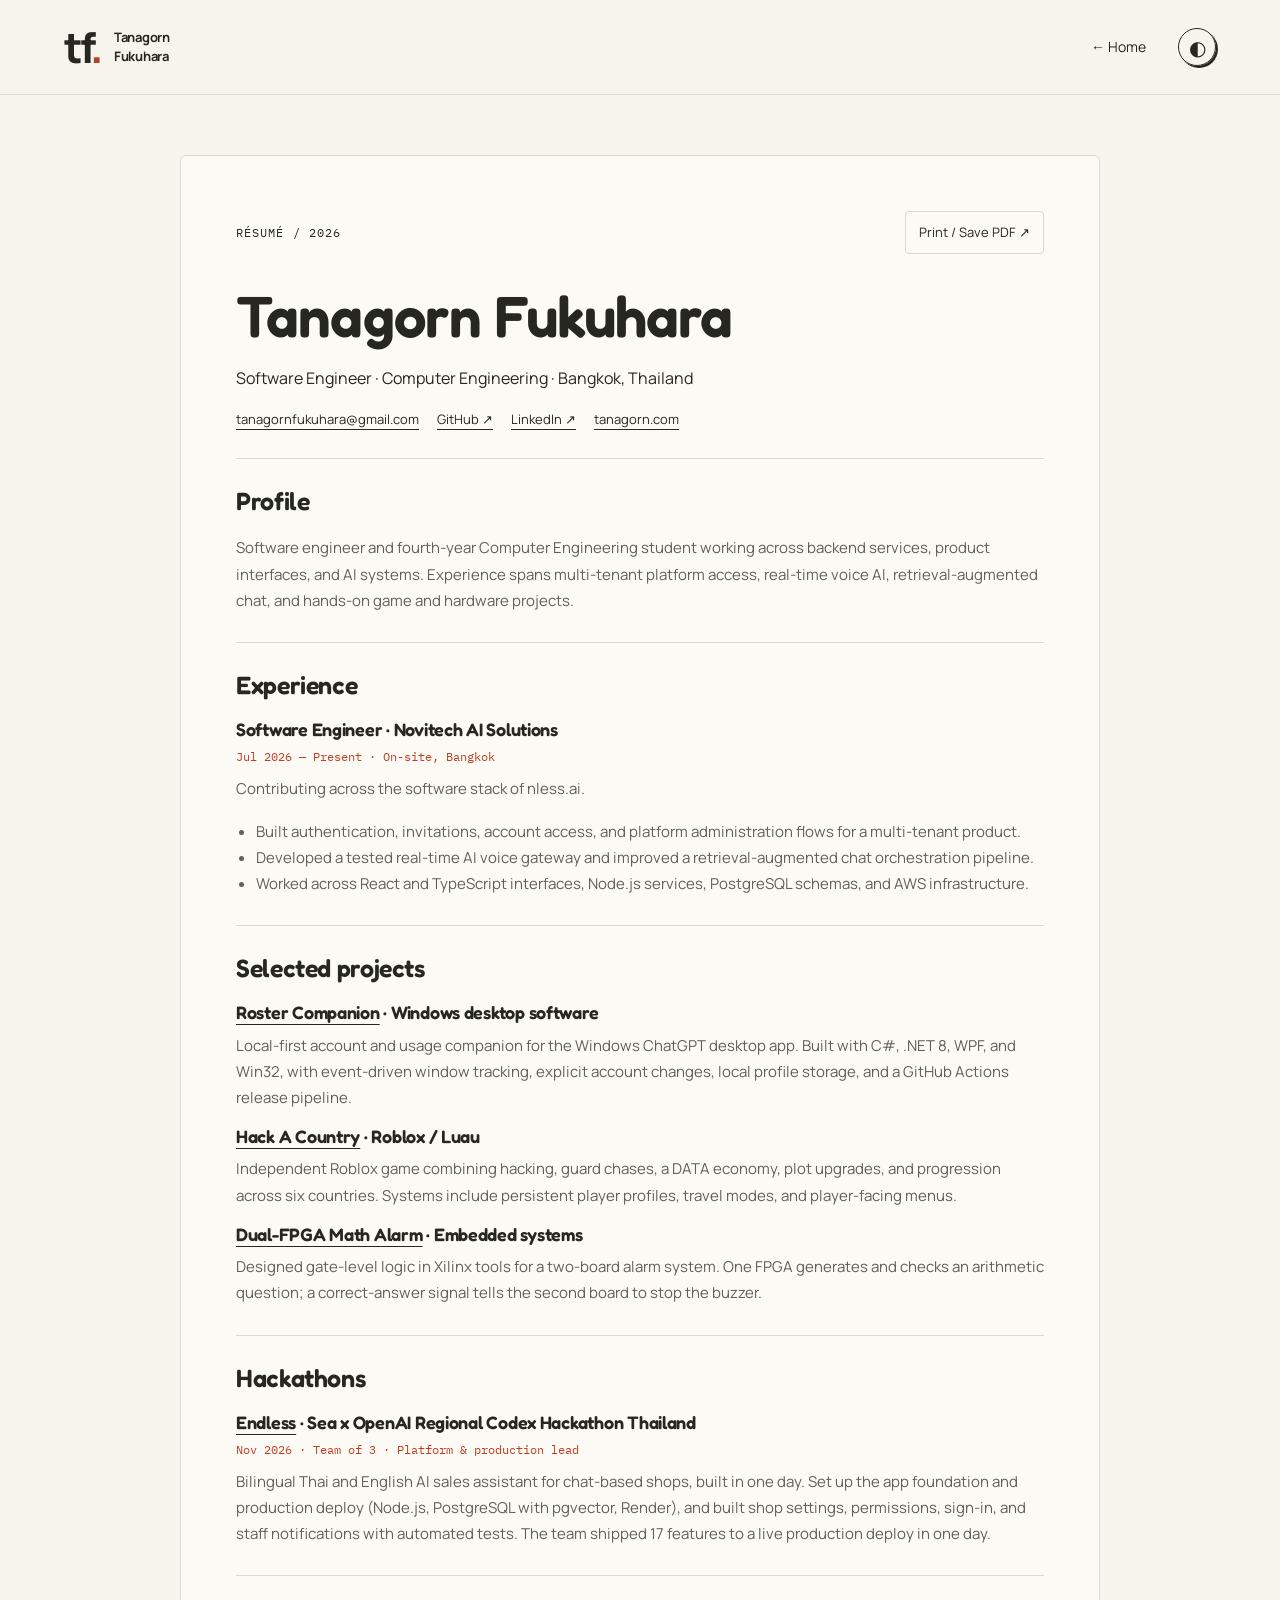
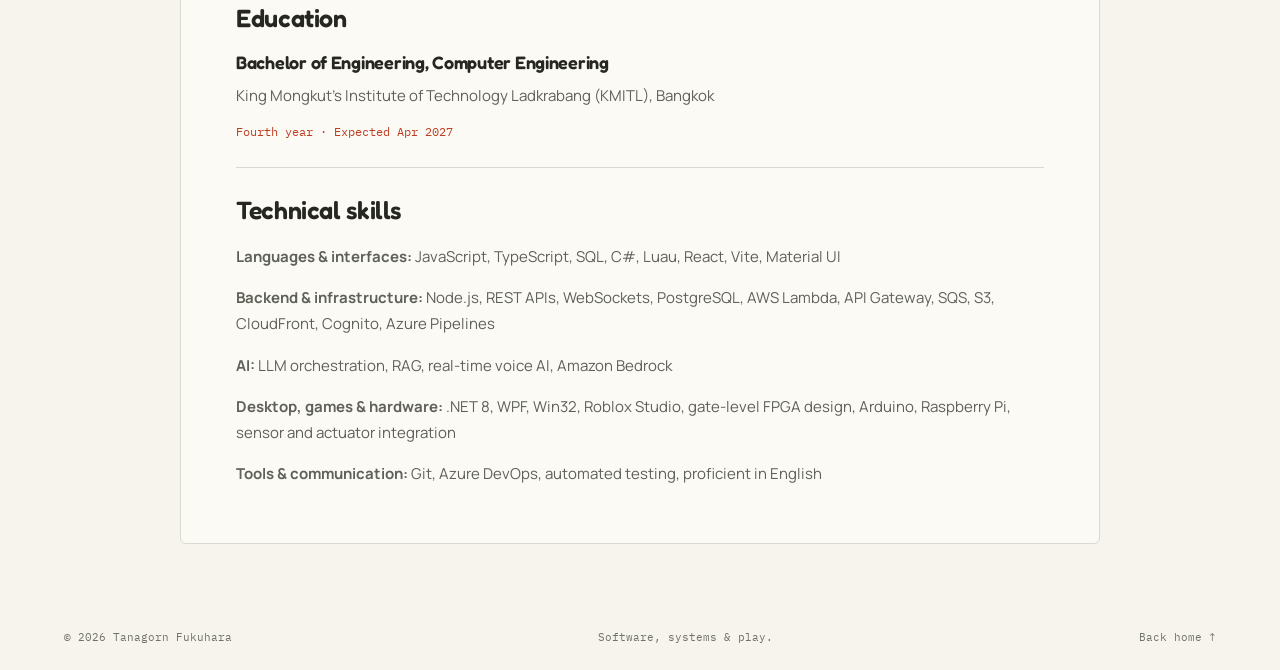
==== commit 832eeb8b: "Reword Endless outcome lines Co-Authored-By: Claude Opus 5.5 <noreply@anthropic.com> Claude-Session:" ====
--- a/resume/index.html
+++ b/resume/index.html
@@ -143,7 +143,7 @@
             built in one day. Set up the app foundation and production deploy
             (Node.js, PostgreSQL with pgvector, Render), and built shop
             settings, permissions, sign-in, and staff notifications with
-            automated tests. The team shipped 18 of 31 planned features.
+            automated tests. The team shipped 17 features to a live production deploy in one day.
           </p>
         </section>
         <section class="resume-section">
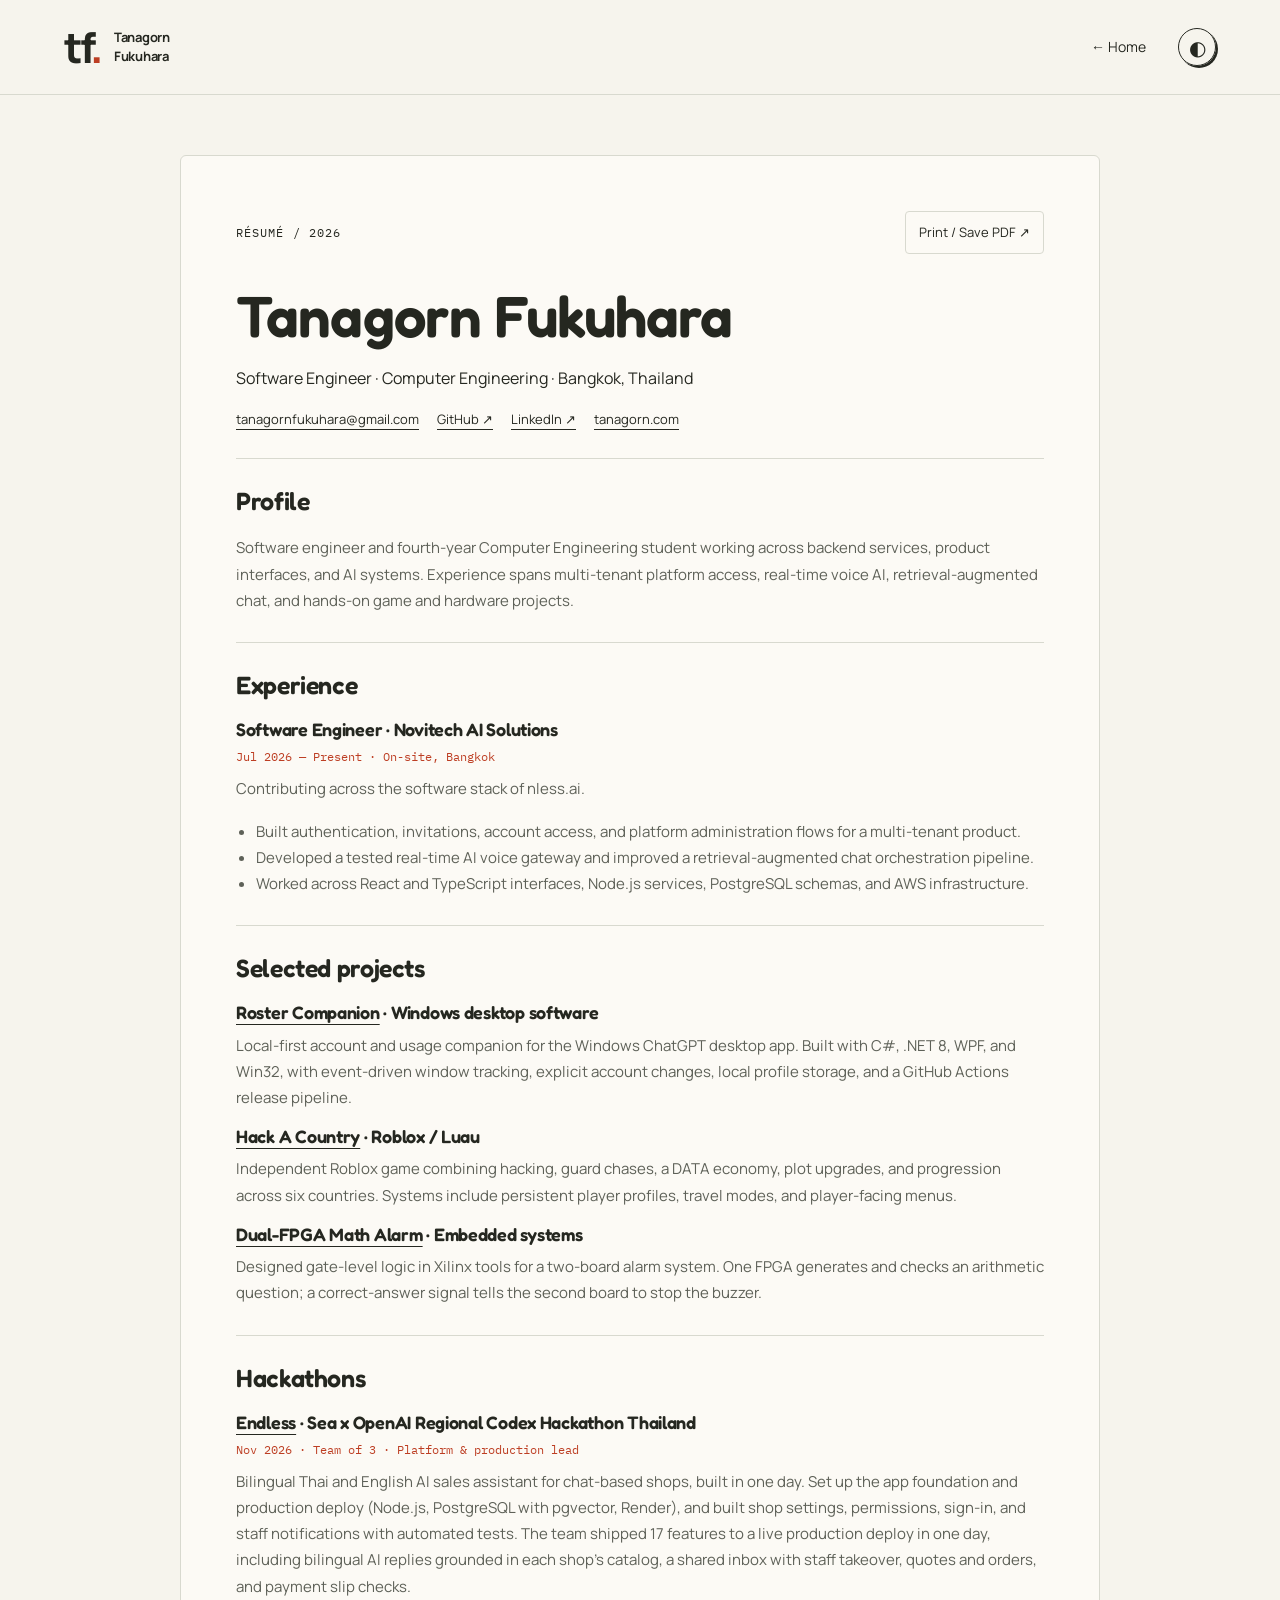
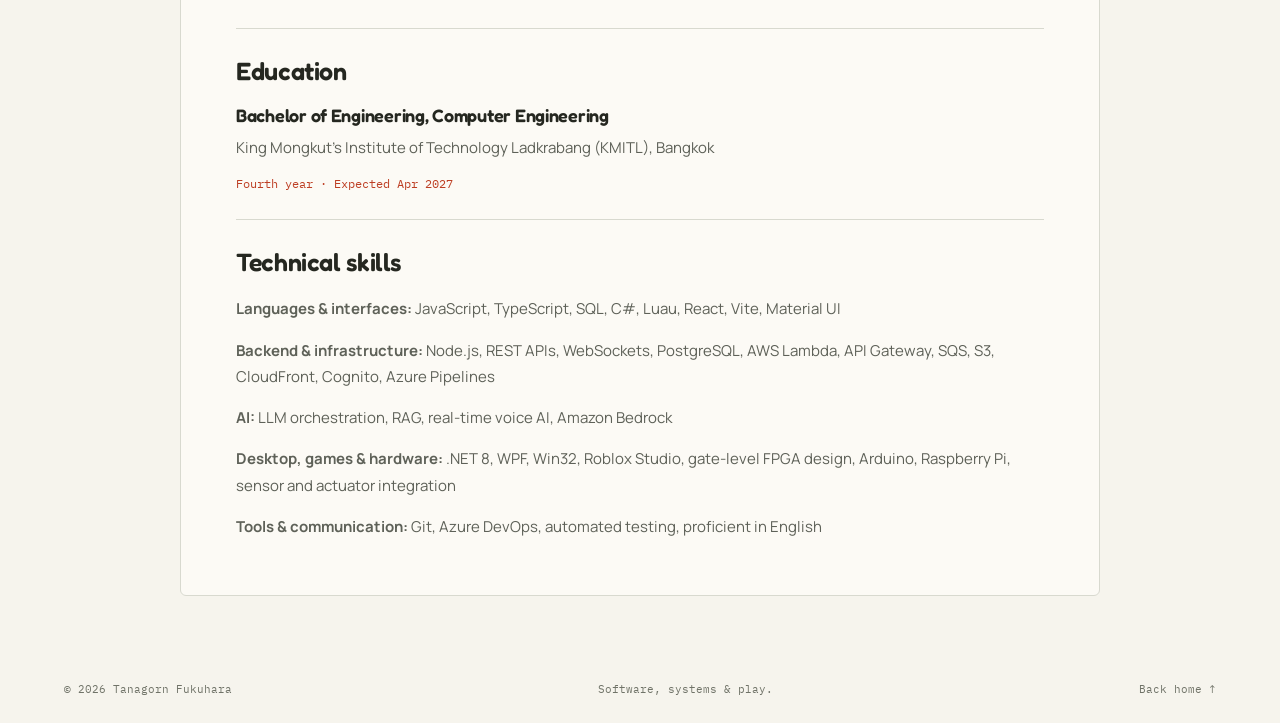
==== commit 8a835f61: "List key Endless features shipped on the hackathon card and résumé Co-Authored-By: Claude Opus 5.5 <" ====
--- a/resume/index.html
+++ b/resume/index.html
@@ -143,7 +143,7 @@
             built in one day. Set up the app foundation and production deploy
             (Node.js, PostgreSQL with pgvector, Render), and built shop
             settings, permissions, sign-in, and staff notifications with
-            automated tests. The team shipped 17 features to a live production deploy in one day.
+            automated tests. The team shipped 17 features to a live production deploy in one day, including bilingual AI replies grounded in each shop’s catalog, a shared inbox with staff takeover, quotes and orders, and payment slip checks.
           </p>
         </section>
         <section class="resume-section">
